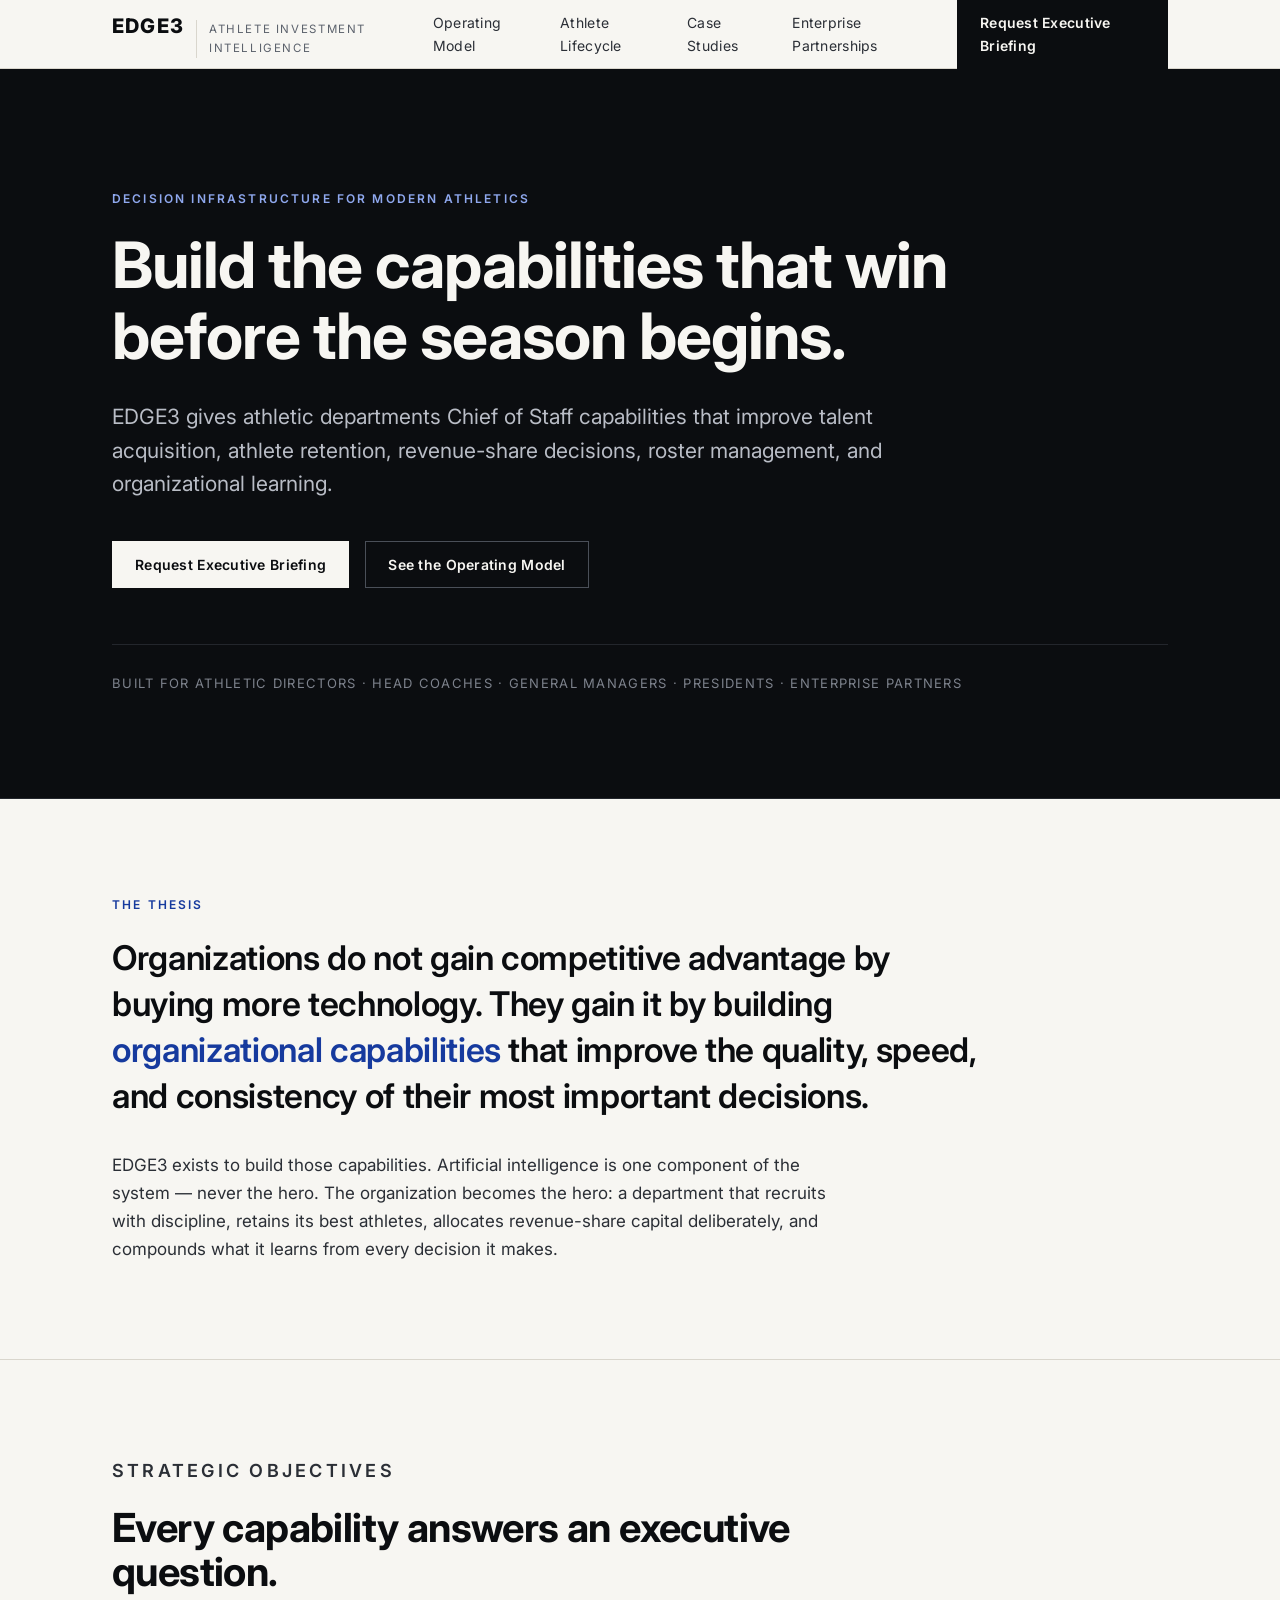
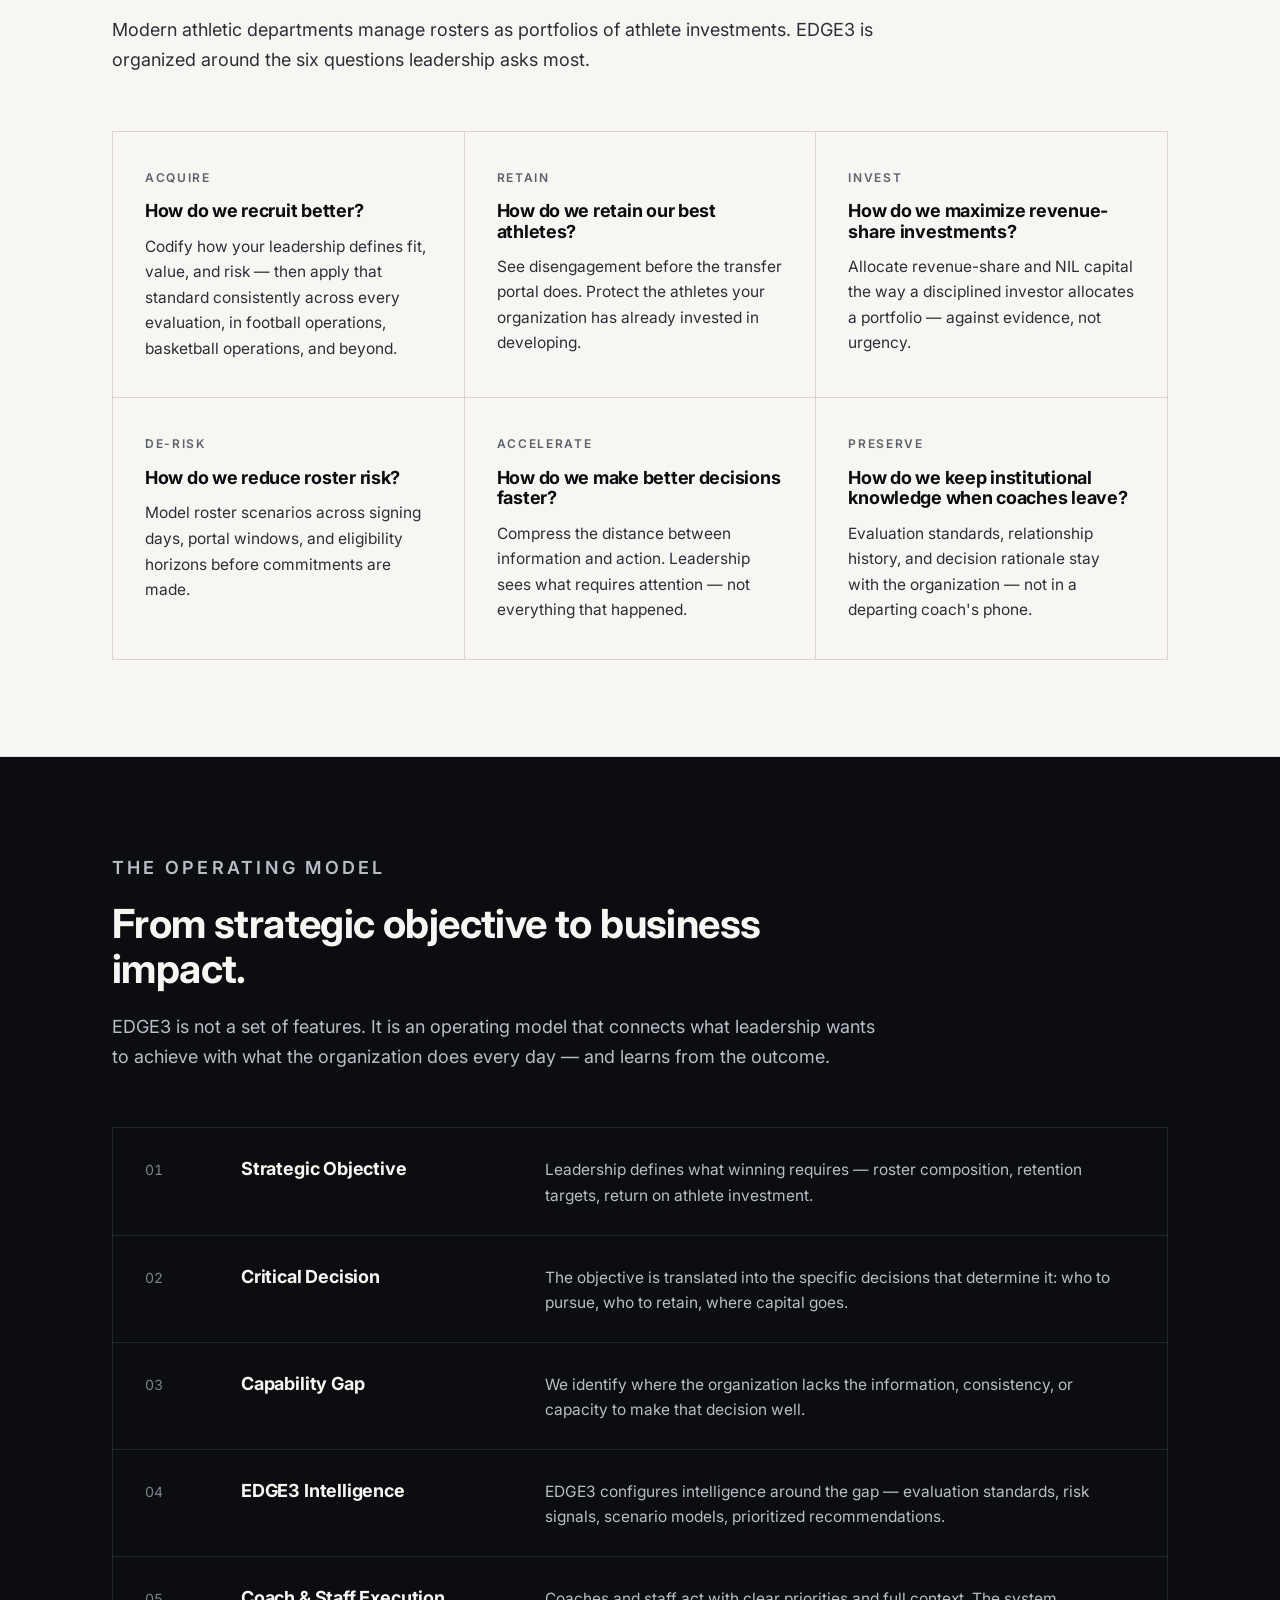
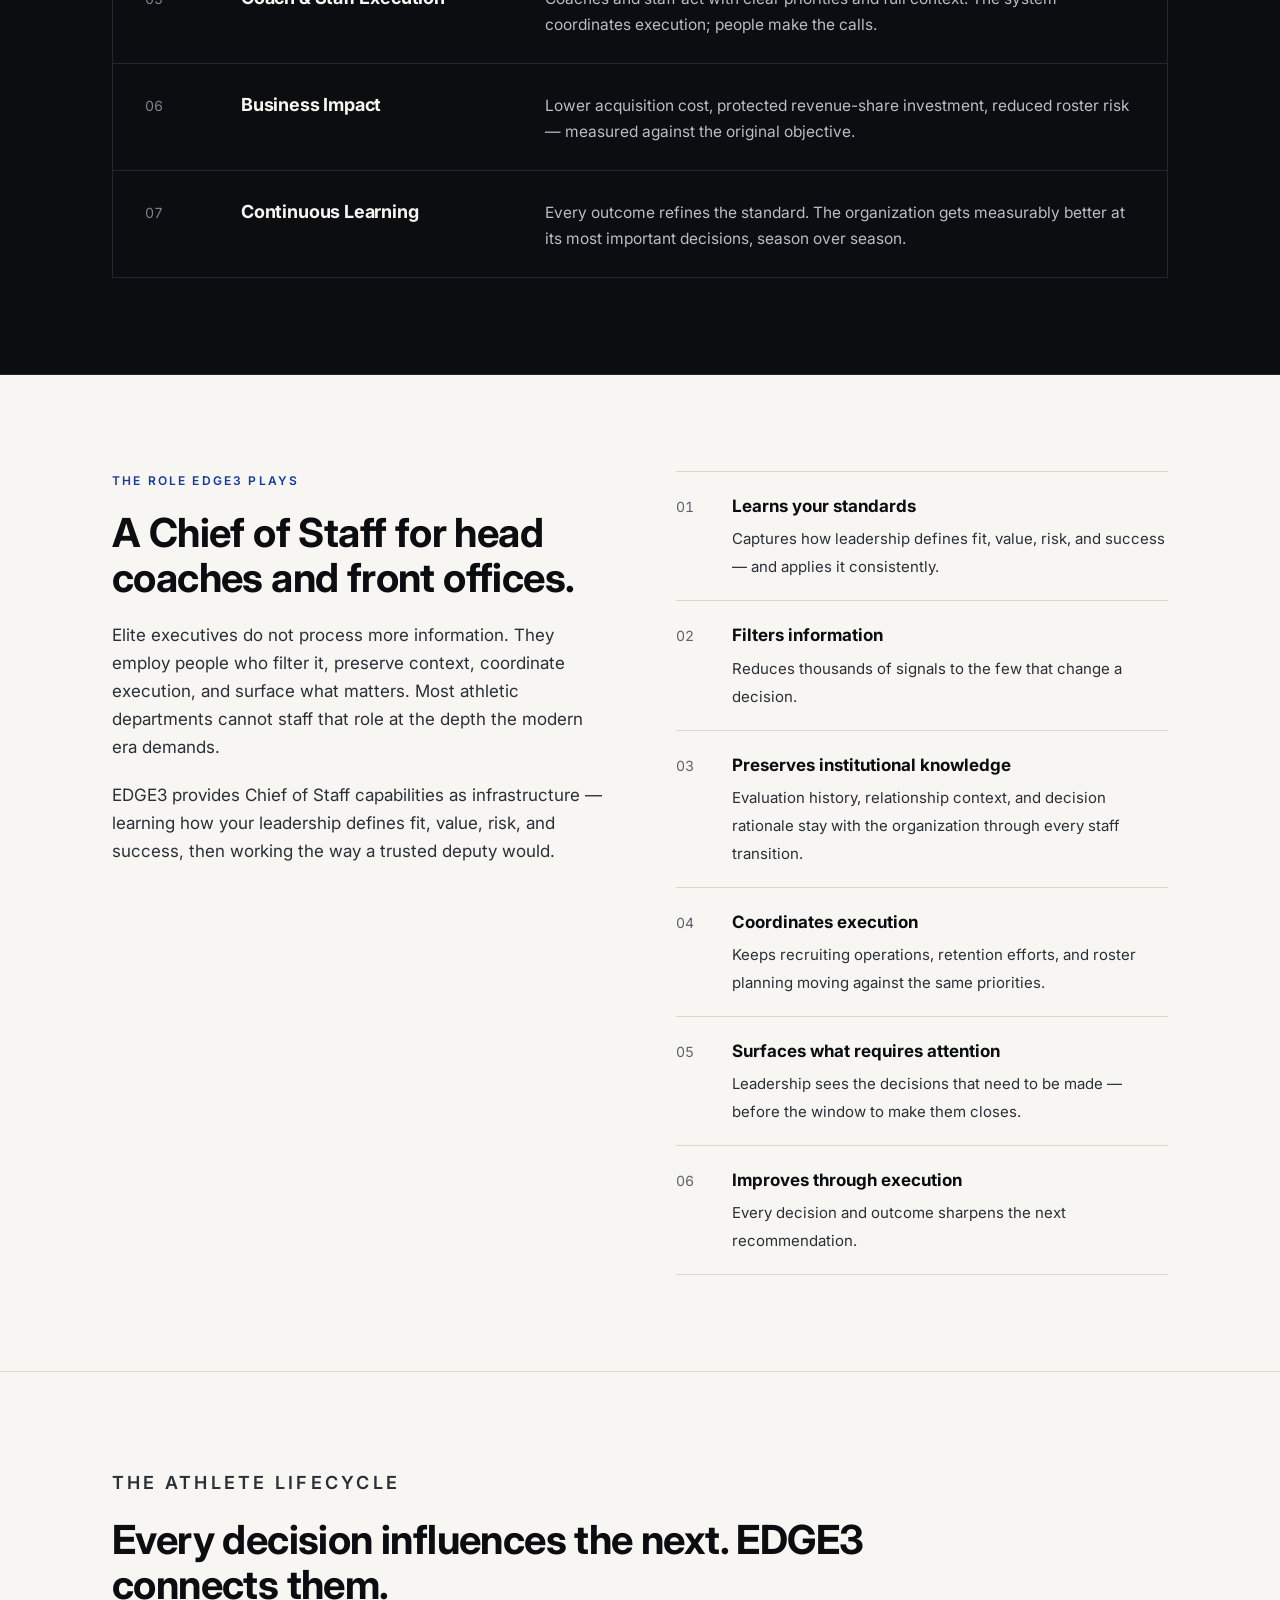
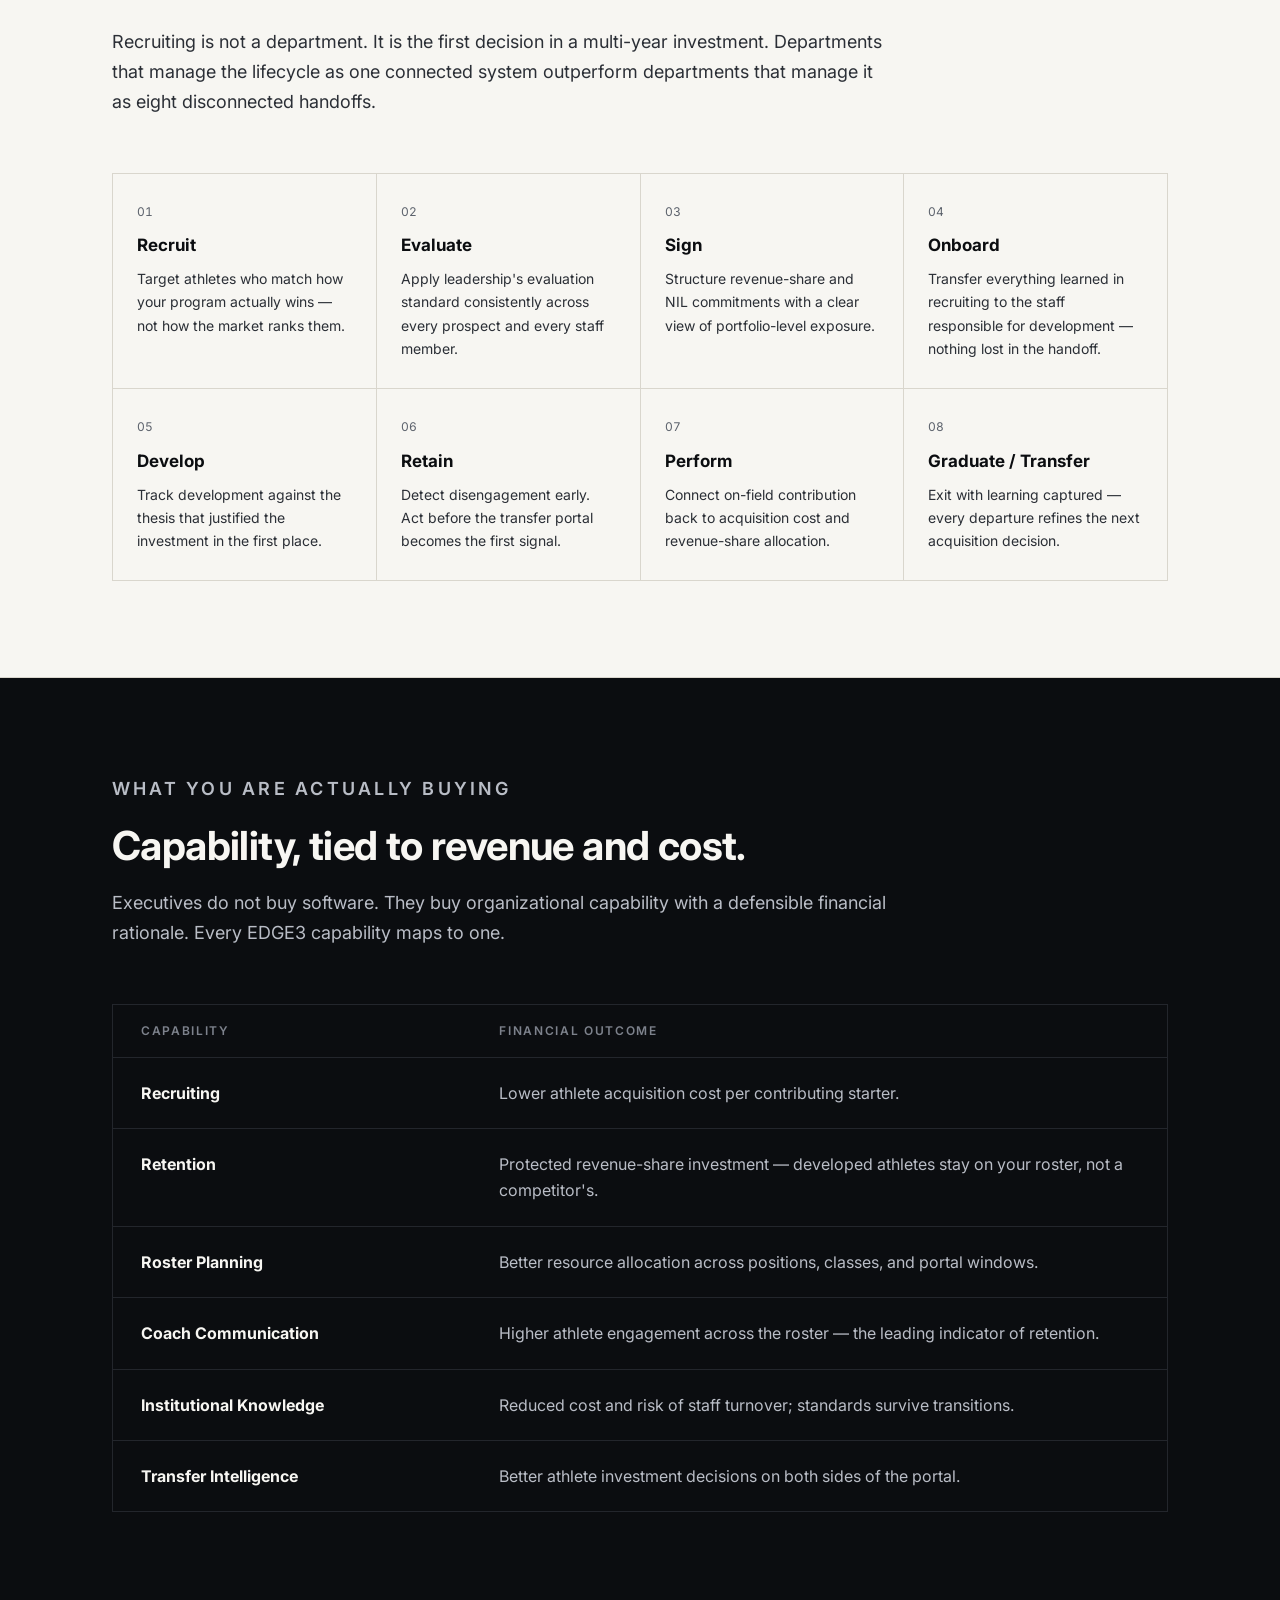
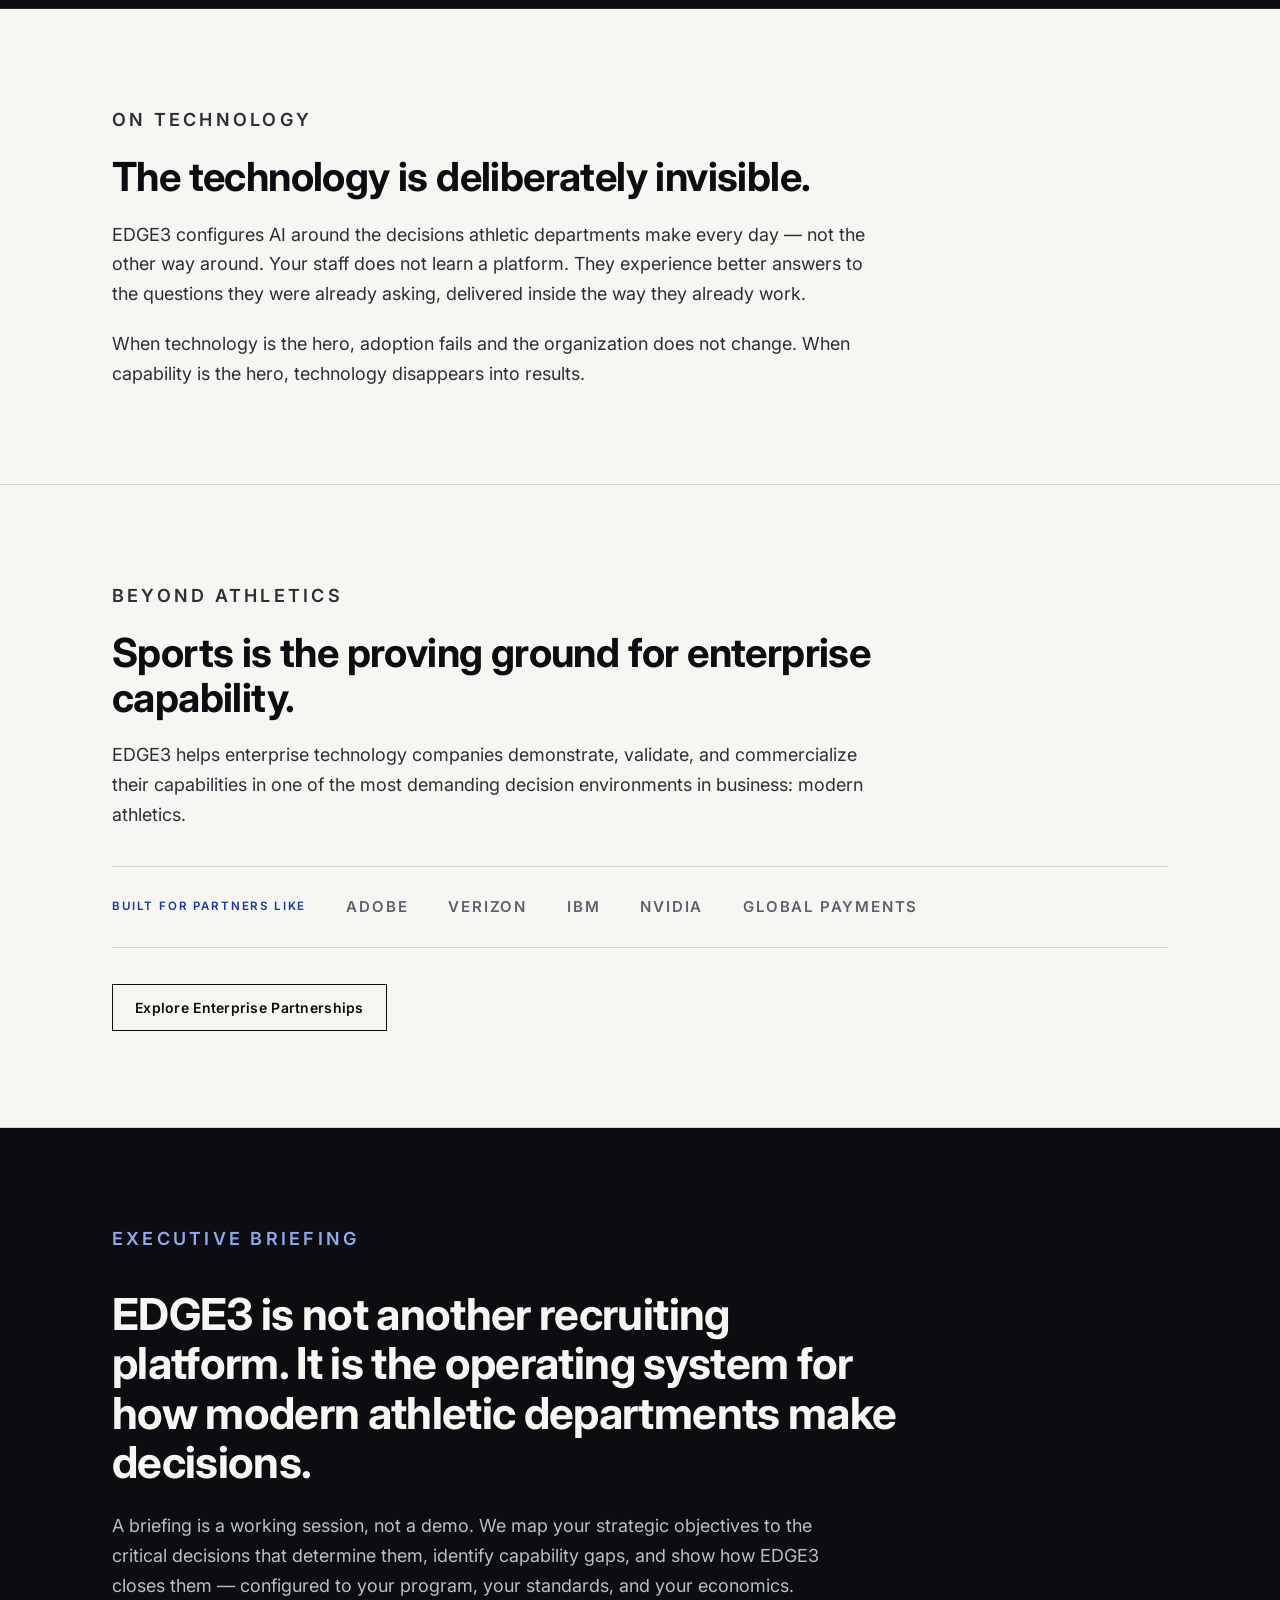
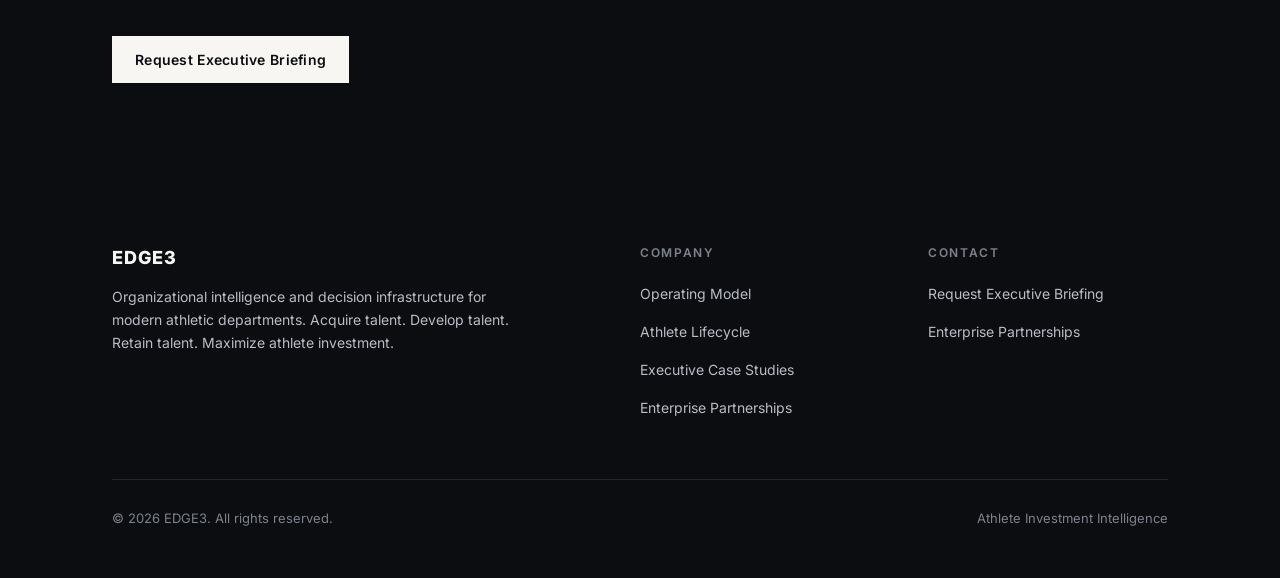
==== index.html @ 1168a8f1 "Rebuild site around organizational intelligence positioning Reposition EDGE3 from recruiting platfor" ====
<!DOCTYPE html>
<html lang="en">
<head>
<meta charset="UTF-8">
<meta name="viewport" content="width=device-width, initial-scale=1.0">
<title>EDGE3 — Athlete Investment Intelligence</title>
<meta name="description" content="EDGE3 is organizational intelligence and decision infrastructure for modern athletic departments — improving talent acquisition, athlete retention, revenue-share decisions, roster strategy, and institutional knowledge.">
<link rel="preconnect" href="https://fonts.googleapis.com">
<link rel="preconnect" href="https://fonts.gstatic.com" crossorigin>
<link href="https://fonts.googleapis.com/css2?family=Inter:wght@400;500;600;700;800&display=swap" rel="stylesheet">
<link rel="stylesheet" href="styles.css">
</head>
<body>

<header>
  <div class="wrap nav">
    <a class="brand" href="index.html">
      <span class="mark">EDGE3</span>
      <span class="descriptor">Athlete Investment Intelligence</span>
    </a>
    <nav class="nav-links">
      <a href="index.html#operating-model">Operating Model</a>
      <a href="index.html#lifecycle">Athlete Lifecycle</a>
      <a href="demonstrations.html">Case Studies</a>
      <a href="enterprise.html">Enterprise Partnerships</a>
      <a class="btn" href="index.html#briefing">Request Executive Briefing</a>
    </nav>
  </div>
</header>

<!-- Hero -->
<section class="hero on-dark">
  <div class="wrap">
    <p class="kicker">Decision Infrastructure for Modern Athletics</p>
    <h1>Build the capabilities that win before the season begins.</h1>
    <p class="lede">EDGE3 gives athletic departments Chief of Staff capabilities that improve talent acquisition, athlete retention, revenue-share decisions, roster management, and organizational learning.</p>
    <div class="hero-ctas">
      <a class="btn btn-light" href="#briefing">Request Executive Briefing</a>
      <a class="btn btn-ghost" style="color: var(--paper); border-color: #4a4f58;" href="#operating-model">See the Operating Model</a>
    </div>
    <div class="hero-note">
      <p>Built for Athletic Directors &middot; Head Coaches &middot; General Managers &middot; Presidents &middot; Enterprise Partners</p>
    </div>
  </div>
</section>

<!-- Core thesis -->
<section class="thesis">
  <div class="wrap">
    <p class="kicker">The Thesis</p>
    <blockquote>Organizations do not gain competitive advantage by buying more technology. They gain it by building <em>organizational capabilities</em> that improve the quality, speed, and consistency of their most important decisions.</blockquote>
    <p class="support">EDGE3 exists to build those capabilities. Artificial intelligence is one component of the system — never the hero. The organization becomes the hero: a department that recruits with discipline, retains its best athletes, allocates revenue-share capital deliberately, and compounds what it learns from every decision it makes.</p>
  </div>
</section>

<!-- Strategic objectives -->
<section>
  <div class="wrap">
    <div class="section-head">
      <p class="kicker">Strategic Objectives</p>
      <h2>Every capability answers an executive question.</h2>
      <p>Modern athletic departments manage rosters as portfolios of athlete investments. EDGE3 is organized around the six questions leadership asks most.</p>
    </div>
    <div class="grid grid-3">
      <div class="cell">
        <span class="q">Acquire</span>
        <h3>How do we recruit better?</h3>
        <p>Codify how your leadership defines fit, value, and risk — then apply that standard consistently across every evaluation, in football operations, basketball operations, and beyond.</p>
      </div>
      <div class="cell">
        <span class="q">Retain</span>
        <h3>How do we retain our best athletes?</h3>
        <p>See disengagement before the transfer portal does. Protect the athletes your organization has already invested in developing.</p>
      </div>
      <div class="cell">
        <span class="q">Invest</span>
        <h3>How do we maximize revenue-share investments?</h3>
        <p>Allocate revenue-share and NIL capital the way a disciplined investor allocates a portfolio — against evidence, not urgency.</p>
      </div>
      <div class="cell">
        <span class="q">De-risk</span>
        <h3>How do we reduce roster risk?</h3>
        <p>Model roster scenarios across signing days, portal windows, and eligibility horizons before commitments are made.</p>
      </div>
      <div class="cell">
        <span class="q">Accelerate</span>
        <h3>How do we make better decisions faster?</h3>
        <p>Compress the distance between information and action. Leadership sees what requires attention — not everything that happened.</p>
      </div>
      <div class="cell">
        <span class="q">Preserve</span>
        <h3>How do we keep institutional knowledge when coaches leave?</h3>
        <p>Evaluation standards, relationship history, and decision rationale stay with the organization — not in a departing coach's phone.</p>
      </div>
    </div>
  </div>
</section>

<!-- Operating model -->
<section class="on-dark" id="operating-model">
  <div class="wrap">
    <div class="section-head">
      <p class="kicker">The Operating Model</p>
      <h2>From strategic objective to business impact.</h2>
      <p>EDGE3 is not a set of features. It is an operating model that connects what leadership wants to achieve with what the organization does every day — and learns from the outcome.</p>
    </div>
    <div class="flow">
      <div class="flow-step">
        <span class="idx">01</span>
        <span class="name">Strategic Objective</span>
        <span class="desc">Leadership defines what winning requires — roster composition, retention targets, return on athlete investment.</span>
      </div>
      <div class="flow-step">
        <span class="idx">02</span>
        <span class="name">Critical Decision</span>
        <span class="desc">The objective is translated into the specific decisions that determine it: who to pursue, who to retain, where capital goes.</span>
      </div>
      <div class="flow-step">
        <span class="idx">03</span>
        <span class="name">Capability Gap</span>
        <span class="desc">We identify where the organization lacks the information, consistency, or capacity to make that decision well.</span>
      </div>
      <div class="flow-step">
        <span class="idx">04</span>
        <span class="name">EDGE3 Intelligence</span>
        <span class="desc">EDGE3 configures intelligence around the gap — evaluation standards, risk signals, scenario models, prioritized recommendations.</span>
      </div>
      <div class="flow-step">
        <span class="idx">05</span>
        <span class="name">Coach &amp; Staff Execution</span>
        <span class="desc">Coaches and staff act with clear priorities and full context. The system coordinates execution; people make the calls.</span>
      </div>
      <div class="flow-step">
        <span class="idx">06</span>
        <span class="name">Business Impact</span>
        <span class="desc">Lower acquisition cost, protected revenue-share investment, reduced roster risk — measured against the original objective.</span>
      </div>
      <div class="flow-step">
        <span class="idx">07</span>
        <span class="name">Continuous Learning</span>
        <span class="desc">Every outcome refines the standard. The organization gets measurably better at its most important decisions, season over season.</span>
      </div>
    </div>
  </div>
</section>

<!-- Chief of Staff -->
<section>
  <div class="wrap">
    <div class="cos-layout">
      <div>
        <p class="kicker">The Role EDGE3 Plays</p>
        <h2 style="font-size: clamp(28px, 3.6vw, 40px); margin-bottom: 20px;">A Chief of Staff for head coaches and front offices.</h2>
        <p style="color: var(--ink-soft); margin-bottom: 20px;">Elite executives do not process more information. They employ people who filter it, preserve context, coordinate execution, and surface what matters. Most athletic departments cannot staff that role at the depth the modern era demands.</p>
        <p style="color: var(--ink-soft);">EDGE3 provides Chief of Staff capabilities as infrastructure — learning how your leadership defines fit, value, risk, and success, then working the way a trusted deputy would.</p>
      </div>
      <ul class="cos-list" style="border-top-color: var(--line);">
        <li style="border-bottom-color: var(--line);"><span class="idx" style="color: var(--ink-mute);">01</span>
          <span class="body"><strong>Learns your standards</strong><span style="color: var(--ink-soft);">Captures how leadership defines fit, value, risk, and success — and applies it consistently.</span></span></li>
        <li style="border-bottom-color: var(--line);"><span class="idx" style="color: var(--ink-mute);">02</span>
          <span class="body"><strong>Filters information</strong><span style="color: var(--ink-soft);">Reduces thousands of signals to the few that change a decision.</span></span></li>
        <li style="border-bottom-color: var(--line);"><span class="idx" style="color: var(--ink-mute);">03</span>
          <span class="body"><strong>Preserves institutional knowledge</strong><span style="color: var(--ink-soft);">Evaluation history, relationship context, and decision rationale stay with the organization through every staff transition.</span></span></li>
        <li style="border-bottom-color: var(--line);"><span class="idx" style="color: var(--ink-mute);">04</span>
          <span class="body"><strong>Coordinates execution</strong><span style="color: var(--ink-soft);">Keeps recruiting operations, retention efforts, and roster planning moving against the same priorities.</span></span></li>
        <li style="border-bottom-color: var(--line);"><span class="idx" style="color: var(--ink-mute);">05</span>
          <span class="body"><strong>Surfaces what requires attention</strong><span style="color: var(--ink-soft);">Leadership sees the decisions that need to be made — before the window to make them closes.</span></span></li>
        <li style="border-bottom-color: var(--line);"><span class="idx" style="color: var(--ink-mute);">06</span>
          <span class="body"><strong>Improves through execution</strong><span style="color: var(--ink-soft);">Every decision and outcome sharpens the next recommendation.</span></span></li>
      </ul>
    </div>
  </div>
</section>

<!-- Athlete lifecycle -->
<section id="lifecycle">
  <div class="wrap">
    <div class="section-head">
      <p class="kicker">The Athlete Lifecycle</p>
      <h2>Every decision influences the next. EDGE3 connects them.</h2>
      <p>Recruiting is not a department. It is the first decision in a multi-year investment. Departments that manage the lifecycle as one connected system outperform departments that manage it as eight disconnected handoffs.</p>
    </div>
    <div class="lifecycle">
      <div class="stage"><span class="idx">01</span><span class="name">Recruit</span><p>Target athletes who match how your program actually wins — not how the market ranks them.</p></div>
      <div class="stage"><span class="idx">02</span><span class="name">Evaluate</span><p>Apply leadership's evaluation standard consistently across every prospect and every staff member.</p></div>
      <div class="stage"><span class="idx">03</span><span class="name">Sign</span><p>Structure revenue-share and NIL commitments with a clear view of portfolio-level exposure.</p></div>
      <div class="stage"><span class="idx">04</span><span class="name">Onboard</span><p>Transfer everything learned in recruiting to the staff responsible for development — nothing lost in the handoff.</p></div>
      <div class="stage"><span class="idx">05</span><span class="name">Develop</span><p>Track development against the thesis that justified the investment in the first place.</p></div>
      <div class="stage"><span class="idx">06</span><span class="name">Retain</span><p>Detect disengagement early. Act before the transfer portal becomes the first signal.</p></div>
      <div class="stage"><span class="idx">07</span><span class="name">Perform</span><p>Connect on-field contribution back to acquisition cost and revenue-share allocation.</p></div>
      <div class="stage"><span class="idx">08</span><span class="name">Graduate / Transfer</span><p>Exit with learning captured — every departure refines the next acquisition decision.</p></div>
    </div>
  </div>
</section>

<!-- What executives buy -->
<section class="on-dark">
  <div class="wrap">
    <div class="section-head">
      <p class="kicker">What You Are Actually Buying</p>
      <h2>Capability, tied to revenue and cost.</h2>
      <p>Executives do not buy software. They buy organizational capability with a defensible financial rationale. Every EDGE3 capability maps to one.</p>
    </div>
    <table class="value-table" style="border-color: var(--line-dark);">
      <thead>
        <tr>
          <th style="background: var(--ink); border-color: var(--line-dark); color: #7d828c;">Capability</th>
          <th style="background: var(--ink); border-color: var(--line-dark); color: #7d828c;">Financial Outcome</th>
        </tr>
      </thead>
      <tbody>
        <tr><td style="border-color: var(--line-dark);">Recruiting</td><td style="border-color: var(--line-dark); color: #b9bdc6;">Lower athlete acquisition cost per contributing starter.</td></tr>
        <tr><td style="border-color: var(--line-dark);">Retention</td><td style="border-color: var(--line-dark); color: #b9bdc6;">Protected revenue-share investment — developed athletes stay on your roster, not a competitor's.</td></tr>
        <tr><td style="border-color: var(--line-dark);">Roster Planning</td><td style="border-color: var(--line-dark); color: #b9bdc6;">Better resource allocation across positions, classes, and portal windows.</td></tr>
        <tr><td style="border-color: var(--line-dark);">Coach Communication</td><td style="border-color: var(--line-dark); color: #b9bdc6;">Higher athlete engagement across the roster — the leading indicator of retention.</td></tr>
        <tr><td style="border-color: var(--line-dark);">Institutional Knowledge</td><td style="border-color: var(--line-dark); color: #b9bdc6;">Reduced cost and risk of staff turnover; standards survive transitions.</td></tr>
        <tr><td style="border-color: var(--line-dark);">Transfer Intelligence</td><td style="border-color: var(--line-dark); color: #b9bdc6;">Better athlete investment decisions on both sides of the portal.</td></tr>
      </tbody>
    </table>
  </div>
</section>

<!-- Technology positioning -->
<section>
  <div class="wrap">
    <div class="section-head" style="margin-bottom: 0;">
      <p class="kicker">On Technology</p>
      <h2>The technology is deliberately invisible.</h2>
      <p style="margin-bottom: 20px;">EDGE3 configures AI around the decisions athletic departments make every day — not the other way around. Your staff does not learn a platform. They experience better answers to the questions they were already asking, delivered inside the way they already work.</p>
      <p>When technology is the hero, adoption fails and the organization does not change. When capability is the hero, technology disappears into results.</p>
    </div>
  </div>
</section>

<!-- Enterprise teaser -->
<section>
  <div class="wrap">
    <div class="section-head" style="margin-bottom: 36px;">
      <p class="kicker">Beyond Athletics</p>
      <h2>Sports is the proving ground for enterprise capability.</h2>
      <p>EDGE3 helps enterprise technology companies demonstrate, validate, and commercialize their capabilities in one of the most demanding decision environments in business: modern athletics.</p>
    </div>
    <div class="partner-strip">
      <span class="label">Built for partners like</span>
      <span>Adobe</span><span>Verizon</span><span>IBM</span><span>NVIDIA</span><span>Global Payments</span>
    </div>
    <p style="margin-top: 36px;"><a class="btn btn-ghost" href="enterprise.html">Explore Enterprise Partnerships</a></p>
  </div>
</section>

<!-- CTA -->
<section class="on-dark cta-band" id="briefing">
  <div class="wrap">
    <p class="kicker">Executive Briefing</p>
    <h2>EDGE3 is not another recruiting platform. It is the operating system for how modern athletic departments make decisions.</h2>
    <p>A briefing is a working session, not a demo. We map your strategic objectives to the critical decisions that determine them, identify capability gaps, and show how EDGE3 closes them — configured to your program, your standards, and your economics.</p>
    <a class="btn btn-light" href="mailto:briefings@edge3.net?subject=Executive%20Briefing%20Request">Request Executive Briefing</a>
  </div>
</section>

<footer>
  <div class="wrap">
    <div class="foot-grid">
      <div>
        <span class="mark">EDGE3</span>
        <p>Organizational intelligence and decision infrastructure for modern athletic departments. Acquire talent. Develop talent. Retain talent. Maximize athlete investment.</p>
      </div>
      <div>
        <h4>Company</h4>
        <ul>
          <li><a href="index.html#operating-model">Operating Model</a></li>
          <li><a href="index.html#lifecycle">Athlete Lifecycle</a></li>
          <li><a href="demonstrations.html">Executive Case Studies</a></li>
          <li><a href="enterprise.html">Enterprise Partnerships</a></li>
        </ul>
      </div>
      <div>
        <h4>Contact</h4>
        <ul>
          <li><a href="mailto:briefings@edge3.net">Request Executive Briefing</a></li>
          <li><a href="mailto:partners@edge3.net">Enterprise Partnerships</a></li>
        </ul>
      </div>
    </div>
    <div class="foot-legal">
      <span>&copy; 2026 EDGE3. All rights reserved.</span>
      <span>Athlete Investment Intelligence</span>
    </div>
  </div>
</footer>

</body>
</html>
---- styles.css ----
/* EDGE3 — Athlete Investment Intelligence
   Executive design system: monochrome ink on paper, one restrained accent. */

:root {
  --ink: #0b0d10;
  --ink-soft: #2b2f36;
  --ink-mute: #5c626c;
  --paper: #f7f6f2;
  --paper-raised: #ffffff;
  --line: #d9d6cd;
  --line-dark: #23262c;
  --accent: #1f4fd8;
  --accent-ink: #163a9e;
  --max: 1120px;
}

* { margin: 0; padding: 0; box-sizing: border-box; }

html { scroll-behavior: smooth; }

body {
  font-family: "Inter", -apple-system, BlinkMacSystemFont, "Segoe UI", Helvetica, Arial, sans-serif;
  background: var(--paper);
  color: var(--ink);
  font-size: 17px;
  line-height: 1.65;
  -webkit-font-smoothing: antialiased;
}

.wrap { max-width: var(--max); margin: 0 auto; padding: 0 32px; }

/* ---------- Header ---------- */

header {
  position: sticky; top: 0; z-index: 50;
  background: rgba(247, 246, 242, 0.92);
  backdrop-filter: blur(8px);
  border-bottom: 1px solid var(--line);
}

.nav {
  display: flex; align-items: center; justify-content: space-between;
  height: 68px;
}

.brand { display: flex; align-items: baseline; gap: 12px; text-decoration: none; color: var(--ink); }
.brand .mark { font-weight: 800; font-size: 20px; letter-spacing: 0.06em; }
.brand .descriptor {
  font-size: 11.5px; letter-spacing: 0.14em; text-transform: uppercase;
  color: var(--ink-mute); border-left: 1px solid var(--line); padding-left: 12px;
}

.nav-links { display: flex; align-items: center; gap: 28px; }
.nav-links a {
  text-decoration: none; color: var(--ink-soft);
  font-size: 14px; letter-spacing: 0.02em;
}
.nav-links a:hover { color: var(--ink); }
.nav-links a.active { color: var(--ink); font-weight: 600; }
.nav-links a.btn { color: var(--paper); }
.nav-links a.btn:hover { color: var(--ink); }

.btn {
  display: inline-block; text-decoration: none;
  background: var(--ink); color: var(--paper);
  font-size: 14px; font-weight: 600; letter-spacing: 0.02em;
  padding: 11px 22px; border: 1px solid var(--ink);
  transition: background 0.15s ease, color 0.15s ease;
}
.btn:hover { background: transparent; color: var(--ink); }

.btn-light {
  background: var(--paper); color: var(--ink); border-color: var(--paper);
}
.btn-light:hover { background: transparent; color: var(--paper); }

.btn-ghost {
  background: transparent; color: var(--ink); border: 1px solid var(--ink);
}
.btn-ghost:hover { background: var(--ink); color: var(--paper); }

/* ---------- Type ---------- */

h1, h2, h3 { font-weight: 700; letter-spacing: -0.015em; line-height: 1.12; }

.kicker {
  font-size: 12px; font-weight: 600; letter-spacing: 0.18em; text-transform: uppercase;
  color: var(--accent-ink); margin-bottom: 20px;
}
.on-dark .kicker { color: #8fa8ee; }

.section-num {
  font-variant-numeric: tabular-nums;
  color: var(--ink-mute); font-weight: 400;
}

.lede { font-size: 20px; line-height: 1.6; color: var(--ink-soft); max-width: 46em; }
.on-dark .lede { color: #b9bdc6; }

/* ---------- Sections ---------- */

section { padding: 96px 0; border-bottom: 1px solid var(--line); }
section:last-of-type { border-bottom: none; }

.on-dark {
  background: var(--ink); color: var(--paper);
  border-bottom: 1px solid var(--line-dark);
}

.section-head { max-width: 780px; margin-bottom: 56px; }
.section-head h2 { font-size: clamp(28px, 3.6vw, 40px); margin-bottom: 20px; }
.section-head p { color: var(--ink-soft); font-size: 18px; }
.on-dark .section-head p { color: #b9bdc6; }

/* ---------- Hero ---------- */

.hero { padding: 120px 0 104px; border-bottom: 1px solid var(--line-dark); }
.hero h1 {
  font-size: clamp(38px, 5.4vw, 64px);
  max-width: 15em; margin-bottom: 28px;
}
.hero .lede { font-size: 21px; max-width: 40em; margin-bottom: 40px; }
.hero-ctas { display: flex; gap: 16px; flex-wrap: wrap; align-items: center; }
.hero-note { margin-top: 56px; padding-top: 28px; border-top: 1px solid var(--line-dark); }
.hero-note p {
  font-size: 13px; letter-spacing: 0.1em; text-transform: uppercase; color: #7d828c;
}

/* ---------- Thesis ---------- */

.thesis blockquote {
  font-size: clamp(24px, 3vw, 34px); font-weight: 600; line-height: 1.35;
  letter-spacing: -0.01em; max-width: 26em;
}
.thesis blockquote em { font-style: normal; color: var(--accent-ink); }
.thesis .support { margin-top: 32px; max-width: 44em; color: var(--ink-soft); }

/* ---------- Grids & cards ---------- */

.grid { display: grid; gap: 1px; background: var(--line); border: 1px solid var(--line); }
.grid-2 { grid-template-columns: repeat(2, 1fr); }
.grid-3 { grid-template-columns: repeat(3, 1fr); }

.cell { background: var(--paper); padding: 36px 32px; }
.cell h3 { font-size: 18px; margin-bottom: 12px; }
.cell p { font-size: 15.5px; color: var(--ink-soft); }
.cell .q {
  display: block; font-size: 12px; font-weight: 600; letter-spacing: 0.14em;
  text-transform: uppercase; color: var(--ink-mute); margin-bottom: 14px;
}

.on-dark .grid { background: var(--line-dark); border-color: var(--line-dark); }
.on-dark .cell { background: var(--ink); }
.on-dark .cell p { color: #b9bdc6; }
.on-dark .cell .q { color: #7d828c; }

/* ---------- Flow (operating model / lifecycle) ---------- */

.flow { display: flex; flex-direction: column; border: 1px solid var(--line-dark); }
.flow-step {
  display: grid; grid-template-columns: 72px 280px 1fr; gap: 24px;
  padding: 26px 32px; border-bottom: 1px solid var(--line-dark);
  align-items: baseline;
}
.flow-step:last-child { border-bottom: none; }
.flow-step .idx { font-variant-numeric: tabular-nums; color: #7d828c; font-size: 14px; }
.flow-step .name { font-weight: 700; font-size: 18px; letter-spacing: -0.01em; }
.flow-step .desc { color: #b9bdc6; font-size: 15.5px; }

.lifecycle {
  display: grid; grid-template-columns: repeat(4, 1fr); gap: 1px;
  background: var(--line); border: 1px solid var(--line);
}
.lifecycle .stage { background: var(--paper); padding: 28px 24px; }
.lifecycle .stage .idx { font-size: 12px; color: var(--ink-mute); display: block; margin-bottom: 10px; font-variant-numeric: tabular-nums; }
.lifecycle .stage .name { font-weight: 700; font-size: 17px; display: block; margin-bottom: 8px; }
.lifecycle .stage p { font-size: 14px; color: var(--ink-soft); }

/* ---------- Value table ---------- */

.value-table { width: 100%; border-collapse: collapse; border: 1px solid var(--line); }
.value-table th {
  text-align: left; font-size: 12px; font-weight: 600; letter-spacing: 0.14em;
  text-transform: uppercase; color: var(--ink-mute);
  padding: 16px 28px; border-bottom: 1px solid var(--line); background: var(--paper-raised);
}
.value-table td {
  padding: 22px 28px; border-bottom: 1px solid var(--line);
  vertical-align: top; font-size: 16px;
}
.value-table tr:last-child td { border-bottom: none; }
.value-table td:first-child { font-weight: 700; width: 34%; }
.value-table td:last-child { color: var(--ink-soft); }

/* ---------- Chief of Staff list ---------- */

.cos-layout { display: grid; grid-template-columns: 1fr 1fr; gap: 72px; align-items: start; }
.cos-list { list-style: none; border-top: 1px solid var(--line-dark); }
.cos-list li {
  display: grid; grid-template-columns: 40px 1fr; gap: 16px;
  padding: 20px 0; border-bottom: 1px solid var(--line-dark);
  align-items: baseline;
}
.cos-list .idx { color: #7d828c; font-size: 14px; font-variant-numeric: tabular-nums; }
.cos-list .body strong { display: block; font-size: 17px; margin-bottom: 4px; }
.cos-list .body span { color: #b9bdc6; font-size: 15px; }

/* ---------- Case studies ---------- */

.case { border: 1px solid var(--line); background: var(--paper-raised); margin-bottom: 48px; }
.case-head { padding: 40px 44px 32px; border-bottom: 1px solid var(--line); }
.case-head .tag {
  font-size: 12px; font-weight: 600; letter-spacing: 0.14em; text-transform: uppercase;
  color: var(--accent-ink); display: block; margin-bottom: 14px;
}
.case-head h3 { font-size: 26px; margin-bottom: 10px; }
.case-head p { color: var(--ink-soft); }
.case-body { display: grid; grid-template-columns: 1fr 1fr; }
.case-body .part { padding: 30px 44px; border-bottom: 1px solid var(--line); }
.case-body .part:nth-child(odd) { border-right: 1px solid var(--line); }
.case-body .part:nth-last-child(-n+2) { border-bottom: none; }
.case-body .part h4 {
  font-size: 12px; font-weight: 600; letter-spacing: 0.14em; text-transform: uppercase;
  color: var(--ink-mute); margin-bottom: 12px;
}
.case-body .part p { font-size: 15.5px; color: var(--ink-soft); }

/* ---------- Partner strip ---------- */

.partner-strip {
  display: flex; flex-wrap: wrap; gap: 12px 40px; align-items: center;
  padding: 28px 0; border-top: 1px solid var(--line); border-bottom: 1px solid var(--line);
}
.partner-strip span {
  font-size: 15px; font-weight: 600; letter-spacing: 0.12em; text-transform: uppercase;
  color: var(--ink-mute);
}
.partner-strip .label {
  font-size: 11.5px; letter-spacing: 0.16em; color: var(--accent-ink); font-weight: 600;
}

/* ---------- CTA band ---------- */

.cta-band { text-align: left; }
.cta-band h2 { font-size: clamp(30px, 4vw, 44px); max-width: 18em; margin-bottom: 24px; }
.cta-band p { max-width: 42em; margin-bottom: 36px; color: #b9bdc6; font-size: 18px; }

/* ---------- Footer ---------- */

footer { background: var(--ink); color: #b9bdc6; padding: 64px 0 48px; }
.foot-grid { display: grid; grid-template-columns: 2fr 1fr 1fr; gap: 48px; margin-bottom: 48px; }
.foot-grid .mark { color: var(--paper); font-weight: 800; letter-spacing: 0.06em; font-size: 18px; display: block; margin-bottom: 12px; }
.foot-grid p { font-size: 14px; max-width: 30em; }
.foot-grid h4 {
  font-size: 12px; letter-spacing: 0.14em; text-transform: uppercase;
  color: #7d828c; margin-bottom: 16px; font-weight: 600;
}
.foot-grid ul { list-style: none; }
.foot-grid li { margin-bottom: 10px; }
.foot-grid a { color: #b9bdc6; text-decoration: none; font-size: 14px; }
.foot-grid a:hover { color: var(--paper); }
.foot-legal {
  border-top: 1px solid var(--line-dark); padding-top: 28px;
  font-size: 13px; color: #7d828c;
  display: flex; justify-content: space-between; flex-wrap: wrap; gap: 12px;
}

/* ---------- Page hero (interior pages) ---------- */

.page-hero { padding: 96px 0 80px; }
.page-hero h1 { font-size: clamp(34px, 4.6vw, 54px); max-width: 16em; margin-bottom: 24px; }
.page-hero .lede { margin-bottom: 0; }

/* ---------- Prose ---------- */

.prose { max-width: 760px; }
.prose h3 { font-size: 24px; margin: 48px 0 16px; }
.prose p { margin-bottom: 20px; color: var(--ink-soft); }
.prose ul { margin: 0 0 20px 22px; color: var(--ink-soft); }
.prose li { margin-bottom: 8px; }

/* ---------- Responsive ---------- */

@media (max-width: 900px) {
  .grid-3 { grid-template-columns: 1fr; }
  .grid-2 { grid-template-columns: 1fr; }
  .lifecycle { grid-template-columns: repeat(2, 1fr); }
  .cos-layout { grid-template-columns: 1fr; gap: 48px; }
  .case-body { grid-template-columns: 1fr; }
  .case-body .part:nth-child(odd) { border-right: none; }
  .case-body .part:nth-last-child(-n+2) { border-bottom: 1px solid var(--line); }
  .case-body .part:last-child { border-bottom: none; }
  .flow-step { grid-template-columns: 48px 1fr; }
  .flow-step .desc { grid-column: 2; }
  .foot-grid { grid-template-columns: 1fr; gap: 32px; }
  .nav-links a:not(.btn) { display: none; }
  section { padding: 72px 0; }
  .hero { padding: 88px 0 72px; }
}

@media (max-width: 560px) {
  .lifecycle { grid-template-columns: 1fr; }
  body { font-size: 16px; }
  .wrap { padding: 0 22px; }
  .case-head, .case-body .part { padding-left: 26px; padding-right: 26px; }
  .brand .descriptor { display: none; }
}
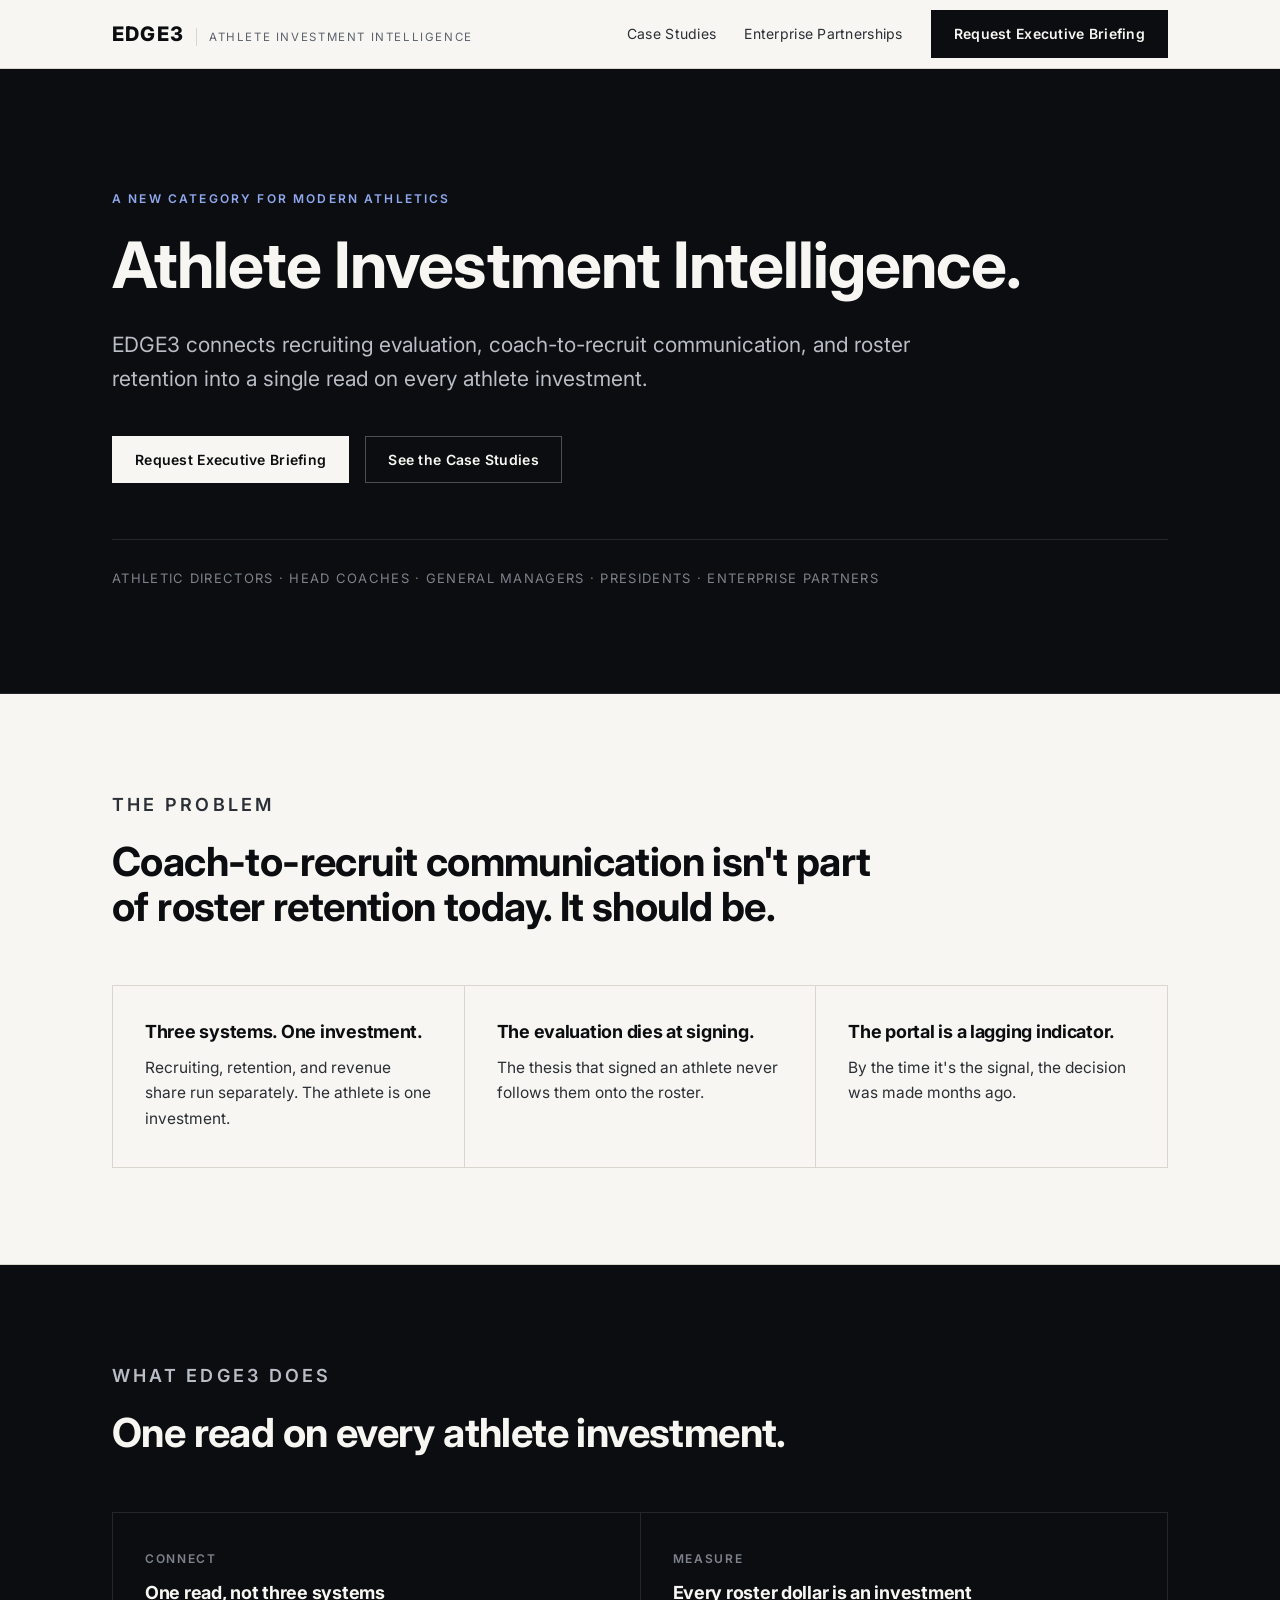
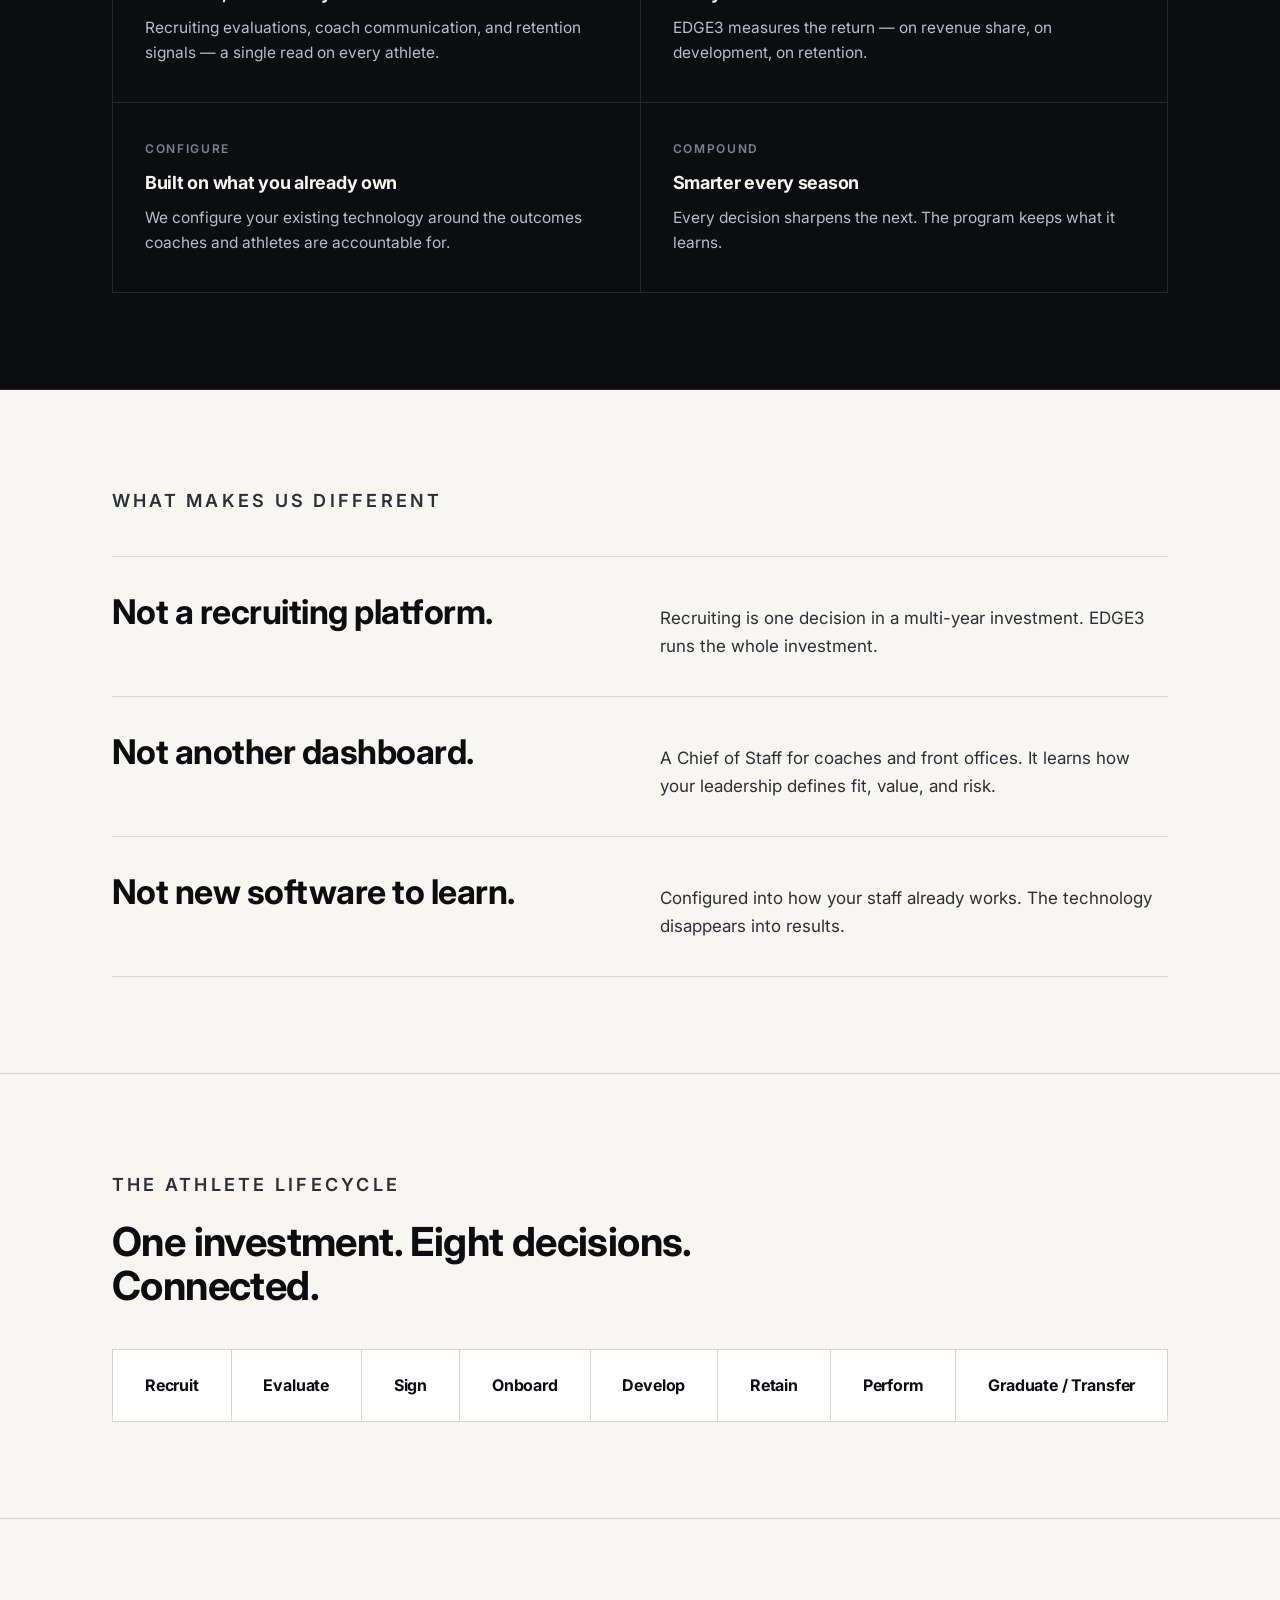
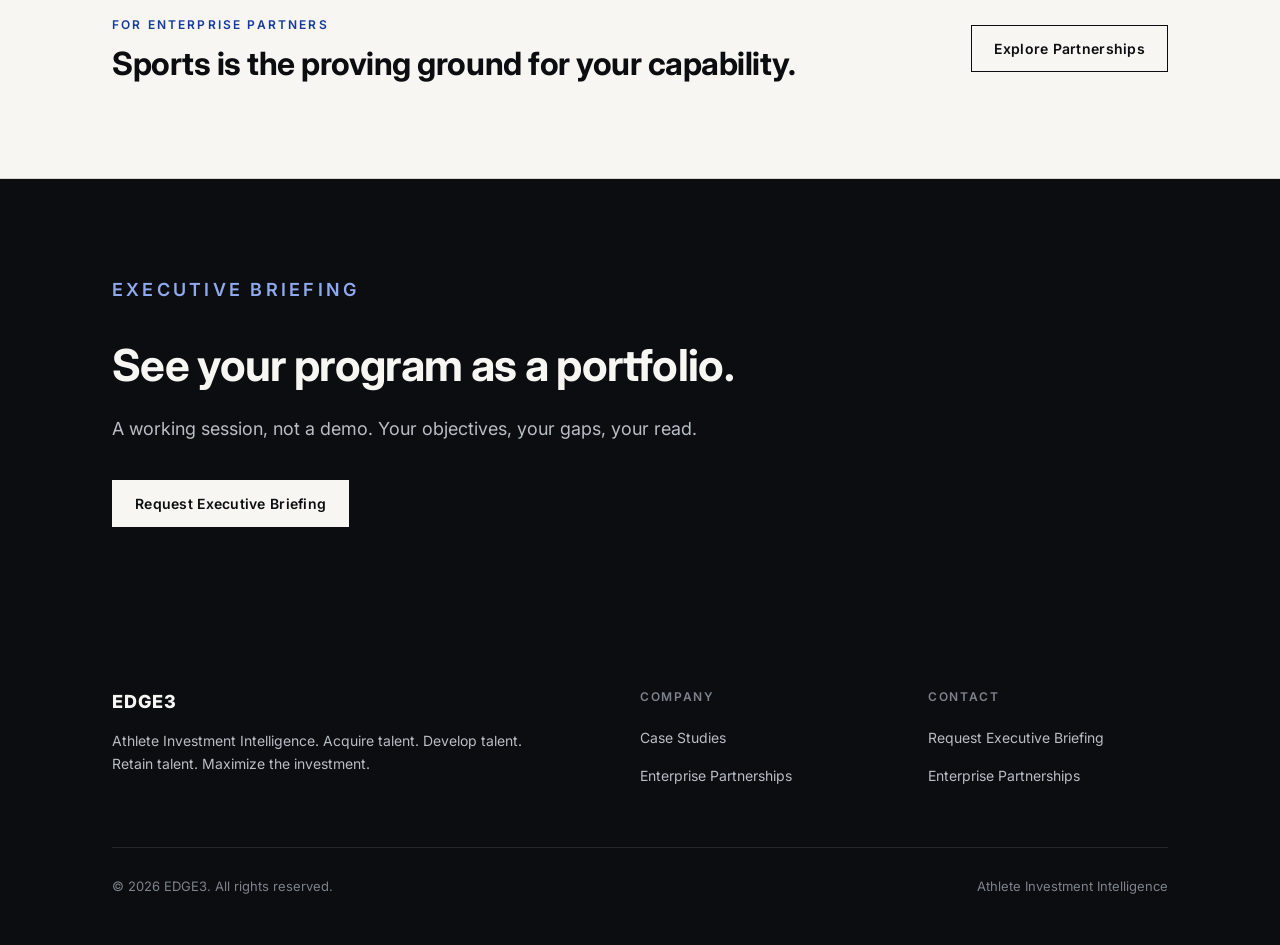
==== commit 9167d1c3: "Cut homepage to category-first messaging, remove infrastructure framing - Hero now claims the catego" ====
--- a/index.html
+++ b/index.html
@@ -4,7 +4,7 @@
 <meta charset="UTF-8">
 <meta name="viewport" content="width=device-width, initial-scale=1.0">
 <title>EDGE3 — Athlete Investment Intelligence</title>
-<meta name="description" content="EDGE3 is organizational intelligence and decision infrastructure for modern athletic departments — improving talent acquisition, athlete retention, revenue-share decisions, roster strategy, and institutional knowledge.">
+<meta name="description" content="EDGE3 connects recruiting evaluation, coach-to-recruit communication, and roster retention into a single read on every athlete investment.">
 <link rel="preconnect" href="https://fonts.googleapis.com">
 <link rel="preconnect" href="https://fonts.gstatic.com" crossorigin>
 <link href="https://fonts.googleapis.com/css2?family=Inter:wght@400;500;600;700;800&display=swap" rel="stylesheet">
@@ -19,11 +19,9 @@
       <span class="descriptor">Athlete Investment Intelligence</span>
     </a>
     <nav class="nav-links">
-      <a href="index.html#operating-model">Operating Model</a>
-      <a href="index.html#lifecycle">Athlete Lifecycle</a>
       <a href="demonstrations.html">Case Studies</a>
       <a href="enterprise.html">Enterprise Partnerships</a>
-      <a class="btn" href="index.html#briefing">Request Executive Briefing</a>
+      <a class="btn" href="#briefing">Request Executive Briefing</a>
     </nav>
   </div>
 </header>
@@ -31,220 +29,119 @@
 <!-- Hero -->
 <section class="hero on-dark">
   <div class="wrap">
-    <p class="kicker">Decision Infrastructure for Modern Athletics</p>
-    <h1>Build the capabilities that win before the season begins.</h1>
-    <p class="lede">EDGE3 gives athletic departments Chief of Staff capabilities that improve talent acquisition, athlete retention, revenue-share decisions, roster management, and organizational learning.</p>
+    <p class="kicker">A New Category for Modern Athletics</p>
+    <h1>Athlete Investment Intelligence.</h1>
+    <p class="lede">EDGE3 connects recruiting evaluation, coach-to-recruit communication, and roster retention into a single read on every athlete investment.</p>
     <div class="hero-ctas">
       <a class="btn btn-light" href="#briefing">Request Executive Briefing</a>
-      <a class="btn btn-ghost" style="color: var(--paper); border-color: #4a4f58;" href="#operating-model">See the Operating Model</a>
+      <a class="btn btn-ghost" style="color: var(--paper); border-color: #4a4f58;" href="demonstrations.html">See the Case Studies</a>
     </div>
     <div class="hero-note">
-      <p>Built for Athletic Directors &middot; Head Coaches &middot; General Managers &middot; Presidents &middot; Enterprise Partners</p>
+      <p>Athletic Directors &middot; Head Coaches &middot; General Managers &middot; Presidents &middot; Enterprise Partners</p>
     </div>
   </div>
 </section>
 
-<!-- Core thesis -->
-<section class="thesis">
-  <div class="wrap">
-    <p class="kicker">The Thesis</p>
-    <blockquote>Organizations do not gain competitive advantage by buying more technology. They gain it by building <em>organizational capabilities</em> that improve the quality, speed, and consistency of their most important decisions.</blockquote>
-    <p class="support">EDGE3 exists to build those capabilities. Artificial intelligence is one component of the system — never the hero. The organization becomes the hero: a department that recruits with discipline, retains its best athletes, allocates revenue-share capital deliberately, and compounds what it learns from every decision it makes.</p>
-  </div>
-</section>
-
-<!-- Strategic objectives -->
+<!-- The Problem -->
 <section>
   <div class="wrap">
     <div class="section-head">
-      <p class="kicker">Strategic Objectives</p>
-      <h2>Every capability answers an executive question.</h2>
-      <p>Modern athletic departments manage rosters as portfolios of athlete investments. EDGE3 is organized around the six questions leadership asks most.</p>
+      <p class="kicker">The Problem</p>
+      <h2>Coach-to-recruit communication isn't part of roster retention today. It should be.</h2>
     </div>
     <div class="grid grid-3">
       <div class="cell">
-        <span class="q">Acquire</span>
-        <h3>How do we recruit better?</h3>
-        <p>Codify how your leadership defines fit, value, and risk — then apply that standard consistently across every evaluation, in football operations, basketball operations, and beyond.</p>
+        <h3>Three systems. One investment.</h3>
+        <p>Recruiting, retention, and revenue share run separately. The athlete is one investment.</p>
       </div>
       <div class="cell">
-        <span class="q">Retain</span>
-        <h3>How do we retain our best athletes?</h3>
-        <p>See disengagement before the transfer portal does. Protect the athletes your organization has already invested in developing.</p>
+        <h3>The evaluation dies at signing.</h3>
+        <p>The thesis that signed an athlete never follows them onto the roster.</p>
       </div>
       <div class="cell">
-        <span class="q">Invest</span>
-        <h3>How do we maximize revenue-share investments?</h3>
-        <p>Allocate revenue-share and NIL capital the way a disciplined investor allocates a portfolio — against evidence, not urgency.</p>
-      </div>
-      <div class="cell">
-        <span class="q">De-risk</span>
-        <h3>How do we reduce roster risk?</h3>
-        <p>Model roster scenarios across signing days, portal windows, and eligibility horizons before commitments are made.</p>
-      </div>
-      <div class="cell">
-        <span class="q">Accelerate</span>
-        <h3>How do we make better decisions faster?</h3>
-        <p>Compress the distance between information and action. Leadership sees what requires attention — not everything that happened.</p>
-      </div>
-      <div class="cell">
-        <span class="q">Preserve</span>
-        <h3>How do we keep institutional knowledge when coaches leave?</h3>
-        <p>Evaluation standards, relationship history, and decision rationale stay with the organization — not in a departing coach's phone.</p>
+        <h3>The portal is a lagging indicator.</h3>
+        <p>By the time it's the signal, the decision was made months ago.</p>
       </div>
     </div>
   </div>
 </section>
 
-<!-- Operating model -->
-<section class="on-dark" id="operating-model">
+<!-- What EDGE3 does -->
+<section class="on-dark">
   <div class="wrap">
     <div class="section-head">
-      <p class="kicker">The Operating Model</p>
-      <h2>From strategic objective to business impact.</h2>
-      <p>EDGE3 is not a set of features. It is an operating model that connects what leadership wants to achieve with what the organization does every day — and learns from the outcome.</p>
+      <p class="kicker">What EDGE3 Does</p>
+      <h2>One read on every athlete investment.</h2>
     </div>
-    <div class="flow">
-      <div class="flow-step">
-        <span class="idx">01</span>
-        <span class="name">Strategic Objective</span>
-        <span class="desc">Leadership defines what winning requires — roster composition, retention targets, return on athlete investment.</span>
+    <div class="grid grid-2">
+      <div class="cell">
+        <span class="q">Connect</span>
+        <h3>One read, not three systems</h3>
+        <p>Recruiting evaluations, coach communication, and retention signals — a single read on every athlete.</p>
       </div>
-      <div class="flow-step">
-        <span class="idx">02</span>
-        <span class="name">Critical Decision</span>
-        <span class="desc">The objective is translated into the specific decisions that determine it: who to pursue, who to retain, where capital goes.</span>
+      <div class="cell">
+        <span class="q">Measure</span>
+        <h3>Every roster dollar is an investment</h3>
+        <p>EDGE3 measures the return — on revenue share, on development, on retention.</p>
       </div>
-      <div class="flow-step">
-        <span class="idx">03</span>
-        <span class="name">Capability Gap</span>
-        <span class="desc">We identify where the organization lacks the information, consistency, or capacity to make that decision well.</span>
+      <div class="cell">
+        <span class="q">Configure</span>
+        <h3>Built on what you already own</h3>
+        <p>We configure your existing technology around the outcomes coaches and athletes are accountable for.</p>
       </div>
-      <div class="flow-step">
-        <span class="idx">04</span>
-        <span class="name">EDGE3 Intelligence</span>
-        <span class="desc">EDGE3 configures intelligence around the gap — evaluation standards, risk signals, scenario models, prioritized recommendations.</span>
-      </div>
-      <div class="flow-step">
-        <span class="idx">05</span>
-        <span class="name">Coach &amp; Staff Execution</span>
-        <span class="desc">Coaches and staff act with clear priorities and full context. The system coordinates execution; people make the calls.</span>
-      </div>
-      <div class="flow-step">
-        <span class="idx">06</span>
-        <span class="name">Business Impact</span>
-        <span class="desc">Lower acquisition cost, protected revenue-share investment, reduced roster risk — measured against the original objective.</span>
-      </div>
-      <div class="flow-step">
-        <span class="idx">07</span>
-        <span class="name">Continuous Learning</span>
-        <span class="desc">Every outcome refines the standard. The organization gets measurably better at its most important decisions, season over season.</span>
+      <div class="cell">
+        <span class="q">Compound</span>
+        <h3>Smarter every season</h3>
+        <p>Every decision sharpens the next. The program keeps what it learns.</p>
       </div>
     </div>
   </div>
 </section>
 
-<!-- Chief of Staff -->
+<!-- What makes us different -->
 <section>
   <div class="wrap">
-    <div class="cos-layout">
-      <div>
-        <p class="kicker">The Role EDGE3 Plays</p>
-        <h2 style="font-size: clamp(28px, 3.6vw, 40px); margin-bottom: 20px;">A Chief of Staff for head coaches and front offices.</h2>
-        <p style="color: var(--ink-soft); margin-bottom: 20px;">Elite executives do not process more information. They employ people who filter it, preserve context, coordinate execution, and surface what matters. Most athletic departments cannot staff that role at the depth the modern era demands.</p>
-        <p style="color: var(--ink-soft);">EDGE3 provides Chief of Staff capabilities as infrastructure — learning how your leadership defines fit, value, risk, and success, then working the way a trusted deputy would.</p>
+    <div class="section-head" style="margin-bottom: 40px;">
+      <p class="kicker">What Makes Us Different</p>
+    </div>
+    <div class="diff-list">
+      <div class="diff">
+        <h3>Not a recruiting platform.</h3>
+        <p>Recruiting is one decision in a multi-year investment. EDGE3 runs the whole investment.</p>
       </div>
-      <ul class="cos-list" style="border-top-color: var(--line);">
-        <li style="border-bottom-color: var(--line);"><span class="idx" style="color: var(--ink-mute);">01</span>
-          <span class="body"><strong>Learns your standards</strong><span style="color: var(--ink-soft);">Captures how leadership defines fit, value, risk, and success — and applies it consistently.</span></span></li>
-        <li style="border-bottom-color: var(--line);"><span class="idx" style="color: var(--ink-mute);">02</span>
-          <span class="body"><strong>Filters information</strong><span style="color: var(--ink-soft);">Reduces thousands of signals to the few that change a decision.</span></span></li>
-        <li style="border-bottom-color: var(--line);"><span class="idx" style="color: var(--ink-mute);">03</span>
-          <span class="body"><strong>Preserves institutional knowledge</strong><span style="color: var(--ink-soft);">Evaluation history, relationship context, and decision rationale stay with the organization through every staff transition.</span></span></li>
-        <li style="border-bottom-color: var(--line);"><span class="idx" style="color: var(--ink-mute);">04</span>
-          <span class="body"><strong>Coordinates execution</strong><span style="color: var(--ink-soft);">Keeps recruiting operations, retention efforts, and roster planning moving against the same priorities.</span></span></li>
-        <li style="border-bottom-color: var(--line);"><span class="idx" style="color: var(--ink-mute);">05</span>
-          <span class="body"><strong>Surfaces what requires attention</strong><span style="color: var(--ink-soft);">Leadership sees the decisions that need to be made — before the window to make them closes.</span></span></li>
-        <li style="border-bottom-color: var(--line);"><span class="idx" style="color: var(--ink-mute);">06</span>
-          <span class="body"><strong>Improves through execution</strong><span style="color: var(--ink-soft);">Every decision and outcome sharpens the next recommendation.</span></span></li>
-      </ul>
+      <div class="diff">
+        <h3>Not another dashboard.</h3>
+        <p>A Chief of Staff for coaches and front offices. It learns how your leadership defines fit, value, and risk.</p>
+      </div>
+      <div class="diff">
+        <h3>Not new software to learn.</h3>
+        <p>Configured into how your staff already works. The technology disappears into results.</p>
+      </div>
     </div>
   </div>
 </section>
 
-<!-- Athlete lifecycle -->
-<section id="lifecycle">
+<!-- Lifecycle strip -->
+<section>
   <div class="wrap">
-    <div class="section-head">
+    <div class="section-head" style="margin-bottom: 40px;">
       <p class="kicker">The Athlete Lifecycle</p>
-      <h2>Every decision influences the next. EDGE3 connects them.</h2>
-      <p>Recruiting is not a department. It is the first decision in a multi-year investment. Departments that manage the lifecycle as one connected system outperform departments that manage it as eight disconnected handoffs.</p>
+      <h2>One investment. Eight decisions. Connected.</h2>
     </div>
-    <div class="lifecycle">
-      <div class="stage"><span class="idx">01</span><span class="name">Recruit</span><p>Target athletes who match how your program actually wins — not how the market ranks them.</p></div>
-      <div class="stage"><span class="idx">02</span><span class="name">Evaluate</span><p>Apply leadership's evaluation standard consistently across every prospect and every staff member.</p></div>
-      <div class="stage"><span class="idx">03</span><span class="name">Sign</span><p>Structure revenue-share and NIL commitments with a clear view of portfolio-level exposure.</p></div>
-      <div class="stage"><span class="idx">04</span><span class="name">Onboard</span><p>Transfer everything learned in recruiting to the staff responsible for development — nothing lost in the handoff.</p></div>
-      <div class="stage"><span class="idx">05</span><span class="name">Develop</span><p>Track development against the thesis that justified the investment in the first place.</p></div>
-      <div class="stage"><span class="idx">06</span><span class="name">Retain</span><p>Detect disengagement early. Act before the transfer portal becomes the first signal.</p></div>
-      <div class="stage"><span class="idx">07</span><span class="name">Perform</span><p>Connect on-field contribution back to acquisition cost and revenue-share allocation.</p></div>
-      <div class="stage"><span class="idx">08</span><span class="name">Graduate / Transfer</span><p>Exit with learning captured — every departure refines the next acquisition decision.</p></div>
+    <div class="chain">
+      <span>Recruit</span><span>Evaluate</span><span>Sign</span><span>Onboard</span><span>Develop</span><span>Retain</span><span>Perform</span><span>Graduate / Transfer</span>
     </div>
   </div>
 </section>
 
-<!-- What executives buy -->
-<section class="on-dark">
-  <div class="wrap">
-    <div class="section-head">
-      <p class="kicker">What You Are Actually Buying</p>
-      <h2>Capability, tied to revenue and cost.</h2>
-      <p>Executives do not buy software. They buy organizational capability with a defensible financial rationale. Every EDGE3 capability maps to one.</p>
+<!-- Enterprise -->
+<section>
+  <div class="wrap enterprise-line">
+    <div>
+      <p class="kicker" style="margin-bottom: 12px;">For Enterprise Partners</p>
+      <h2 style="font-size: clamp(24px, 3vw, 32px);">Sports is the proving ground for your capability.</h2>
     </div>
-    <table class="value-table" style="border-color: var(--line-dark);">
-      <thead>
-        <tr>
-          <th style="background: var(--ink); border-color: var(--line-dark); color: #7d828c;">Capability</th>
-          <th style="background: var(--ink); border-color: var(--line-dark); color: #7d828c;">Financial Outcome</th>
-        </tr>
-      </thead>
-      <tbody>
-        <tr><td style="border-color: var(--line-dark);">Recruiting</td><td style="border-color: var(--line-dark); color: #b9bdc6;">Lower athlete acquisition cost per contributing starter.</td></tr>
-        <tr><td style="border-color: var(--line-dark);">Retention</td><td style="border-color: var(--line-dark); color: #b9bdc6;">Protected revenue-share investment — developed athletes stay on your roster, not a competitor's.</td></tr>
-        <tr><td style="border-color: var(--line-dark);">Roster Planning</td><td style="border-color: var(--line-dark); color: #b9bdc6;">Better resource allocation across positions, classes, and portal windows.</td></tr>
-        <tr><td style="border-color: var(--line-dark);">Coach Communication</td><td style="border-color: var(--line-dark); color: #b9bdc6;">Higher athlete engagement across the roster — the leading indicator of retention.</td></tr>
-        <tr><td style="border-color: var(--line-dark);">Institutional Knowledge</td><td style="border-color: var(--line-dark); color: #b9bdc6;">Reduced cost and risk of staff turnover; standards survive transitions.</td></tr>
-        <tr><td style="border-color: var(--line-dark);">Transfer Intelligence</td><td style="border-color: var(--line-dark); color: #b9bdc6;">Better athlete investment decisions on both sides of the portal.</td></tr>
-      </tbody>
-    </table>
-  </div>
-</section>
-
-<!-- Technology positioning -->
-<section>
-  <div class="wrap">
-    <div class="section-head" style="margin-bottom: 0;">
-      <p class="kicker">On Technology</p>
-      <h2>The technology is deliberately invisible.</h2>
-      <p style="margin-bottom: 20px;">EDGE3 configures AI around the decisions athletic departments make every day — not the other way around. Your staff does not learn a platform. They experience better answers to the questions they were already asking, delivered inside the way they already work.</p>
-      <p>When technology is the hero, adoption fails and the organization does not change. When capability is the hero, technology disappears into results.</p>
-    </div>
-  </div>
-</section>
-
-<!-- Enterprise teaser -->
-<section>
-  <div class="wrap">
-    <div class="section-head" style="margin-bottom: 36px;">
-      <p class="kicker">Beyond Athletics</p>
-      <h2>Sports is the proving ground for enterprise capability.</h2>
-      <p>EDGE3 helps enterprise technology companies demonstrate, validate, and commercialize their capabilities in one of the most demanding decision environments in business: modern athletics.</p>
-    </div>
-    <div class="partner-strip">
-      <span class="label">Built for partners like</span>
-      <span>Adobe</span><span>Verizon</span><span>IBM</span><span>NVIDIA</span><span>Global Payments</span>
-    </div>
-    <p style="margin-top: 36px;"><a class="btn btn-ghost" href="enterprise.html">Explore Enterprise Partnerships</a></p>
+    <a class="btn btn-ghost" href="enterprise.html">Explore Partnerships</a>
   </div>
 </section>
 
@@ -252,8 +149,8 @@
 <section class="on-dark cta-band" id="briefing">
   <div class="wrap">
     <p class="kicker">Executive Briefing</p>
-    <h2>EDGE3 is not another recruiting platform. It is the operating system for how modern athletic departments make decisions.</h2>
-    <p>A briefing is a working session, not a demo. We map your strategic objectives to the critical decisions that determine them, identify capability gaps, and show how EDGE3 closes them — configured to your program, your standards, and your economics.</p>
+    <h2>See your program as a portfolio.</h2>
+    <p>A working session, not a demo. Your objectives, your gaps, your read.</p>
     <a class="btn btn-light" href="mailto:briefings@edge3.net?subject=Executive%20Briefing%20Request">Request Executive Briefing</a>
   </div>
 </section>
@@ -263,14 +160,12 @@
     <div class="foot-grid">
       <div>
         <span class="mark">EDGE3</span>
-        <p>Organizational intelligence and decision infrastructure for modern athletic departments. Acquire talent. Develop talent. Retain talent. Maximize athlete investment.</p>
+        <p>Athlete Investment Intelligence. Acquire talent. Develop talent. Retain talent. Maximize the investment.</p>
       </div>
       <div>
         <h4>Company</h4>
         <ul>
-          <li><a href="index.html#operating-model">Operating Model</a></li>
-          <li><a href="index.html#lifecycle">Athlete Lifecycle</a></li>
-          <li><a href="demonstrations.html">Executive Case Studies</a></li>
+          <li><a href="demonstrations.html">Case Studies</a></li>
           <li><a href="enterprise.html">Enterprise Partnerships</a></li>
         </ul>
       </div>
--- a/styles.css
+++ b/styles.css
@@ -175,6 +175,35 @@
 .lifecycle .stage .idx { font-size: 12px; color: var(--ink-mute); display: block; margin-bottom: 10px; font-variant-numeric: tabular-nums; }
 .lifecycle .stage .name { font-weight: 700; font-size: 17px; display: block; margin-bottom: 8px; }
 .lifecycle .stage p { font-size: 14px; color: var(--ink-soft); }
+
+/* ---------- Differentiators ---------- */
+
+.diff-list { border-top: 1px solid var(--line); }
+.diff {
+  display: grid; grid-template-columns: 1fr 1fr; gap: 40px;
+  padding: 36px 0; border-bottom: 1px solid var(--line);
+  align-items: baseline;
+}
+.diff h3 { font-size: clamp(24px, 3vw, 34px); letter-spacing: -0.015em; }
+.diff p { color: var(--ink-soft); font-size: 17px; }
+
+/* ---------- Lifecycle chain ---------- */
+
+.chain { display: flex; flex-wrap: wrap; border: 1px solid var(--line); }
+.chain span {
+  flex: 1 1 auto; text-align: center;
+  padding: 22px 18px; border-right: 1px solid var(--line);
+  font-weight: 700; font-size: 16px; letter-spacing: -0.01em;
+  background: var(--paper-raised); white-space: nowrap;
+}
+.chain span:last-child { border-right: none; }
+
+/* ---------- Enterprise line ---------- */
+
+.enterprise-line {
+  display: flex; justify-content: space-between; align-items: center;
+  gap: 32px; flex-wrap: wrap;
+}
 
 /* ---------- Value table ---------- */
 
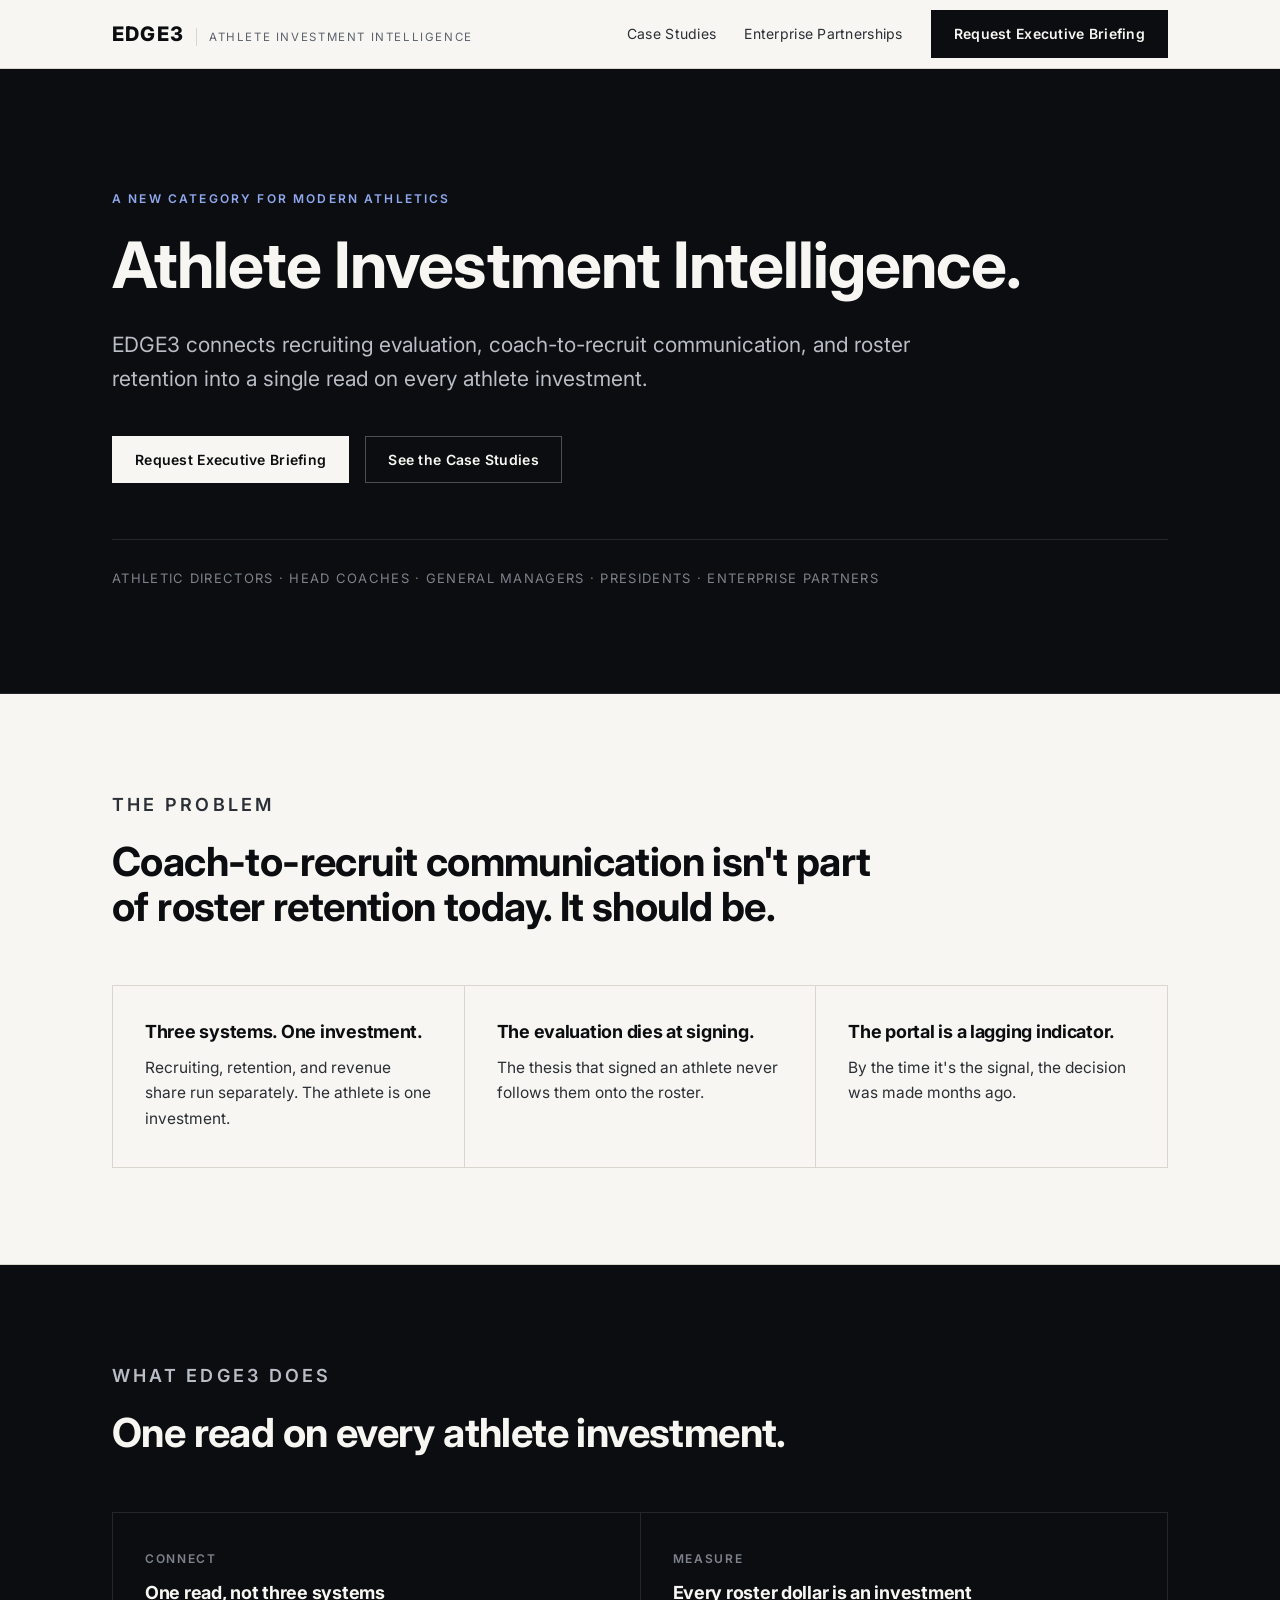
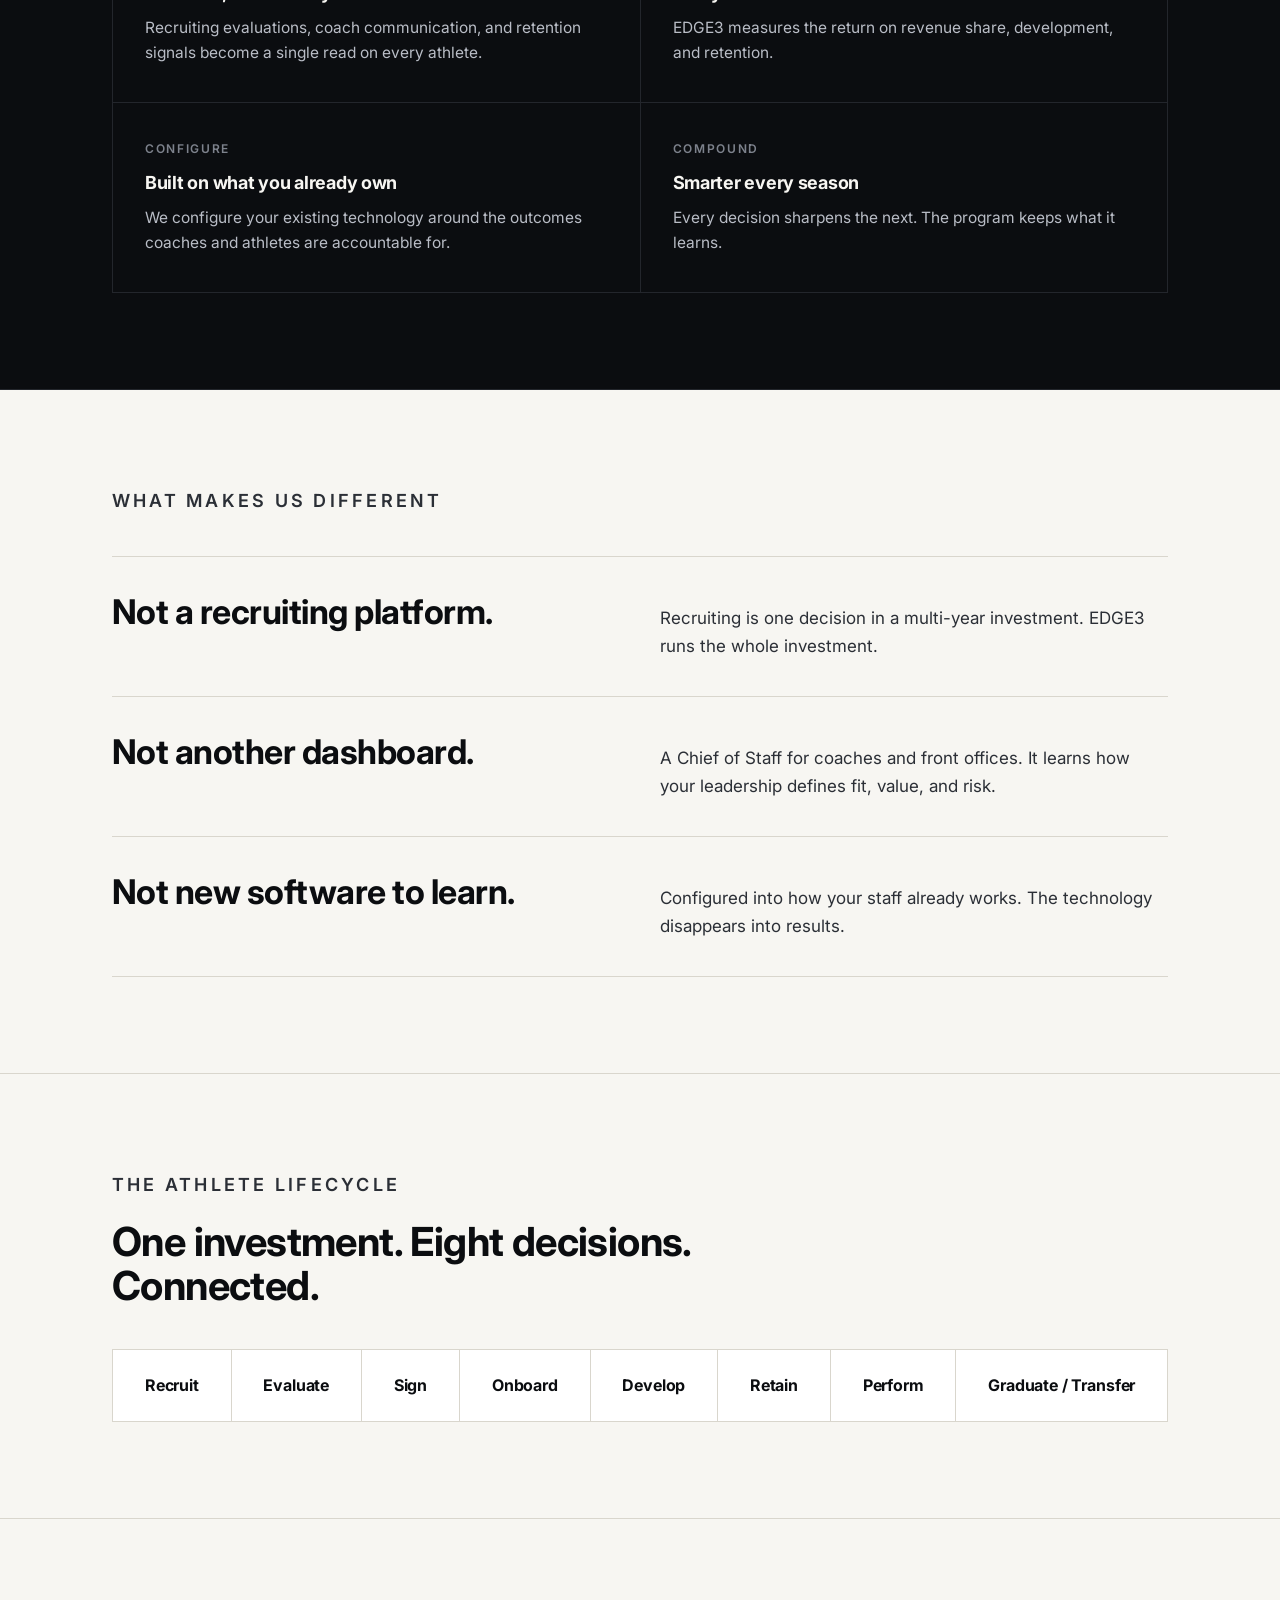
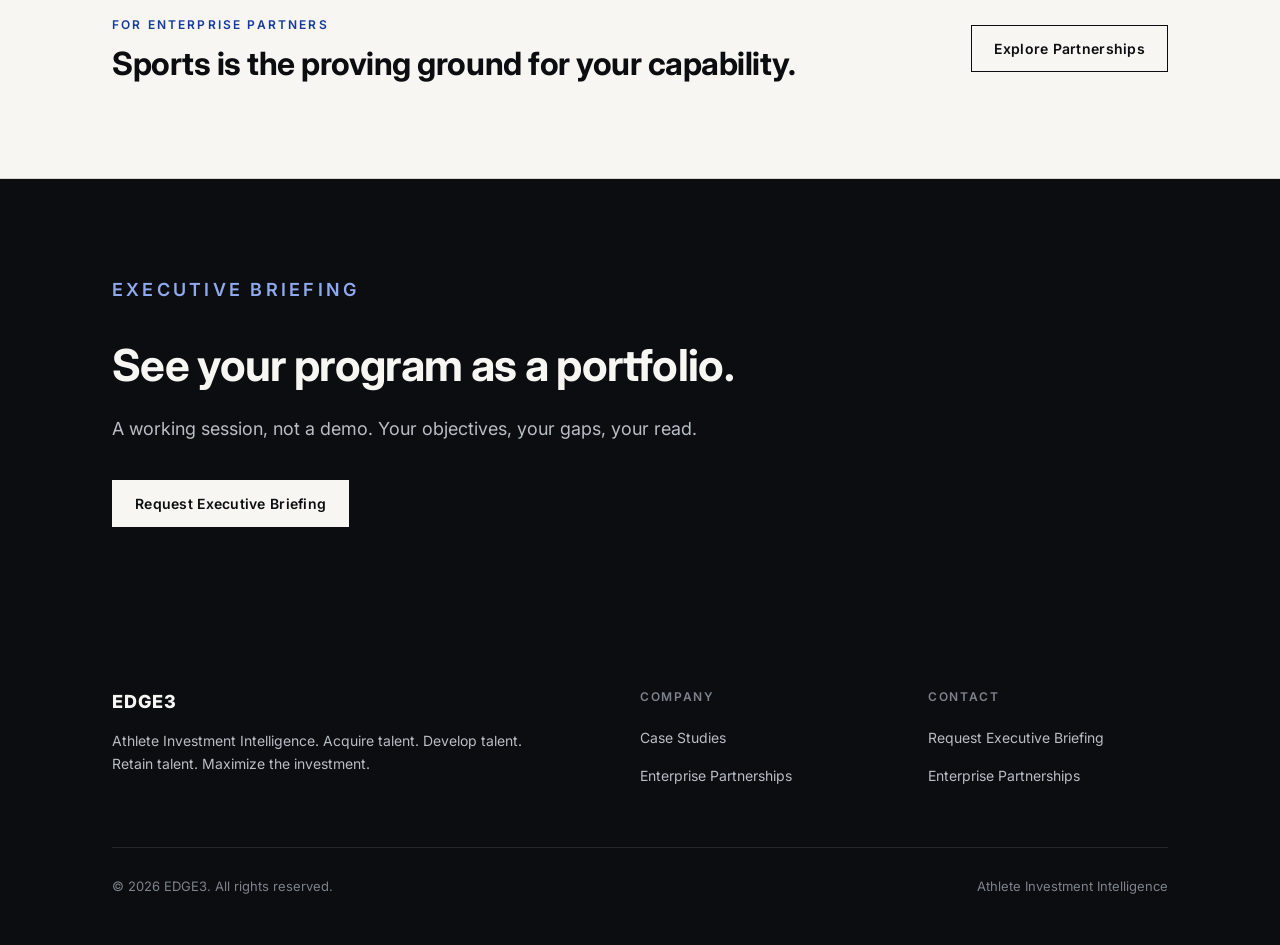
==== commit ea407536: "QC copy across all pages: remove em-dash constructions, fix fragments Rewrite prose so every sentenc" ====
--- a/index.html
+++ b/index.html
@@ -3,7 +3,7 @@
 <head>
 <meta charset="UTF-8">
 <meta name="viewport" content="width=device-width, initial-scale=1.0">
-<title>EDGE3 — Athlete Investment Intelligence</title>
+<title>EDGE3 | Athlete Investment Intelligence</title>
 <meta name="description" content="EDGE3 connects recruiting evaluation, coach-to-recruit communication, and roster retention into a single read on every athlete investment.">
 <link rel="preconnect" href="https://fonts.googleapis.com">
 <link rel="preconnect" href="https://fonts.gstatic.com" crossorigin>
@@ -77,12 +77,12 @@
       <div class="cell">
         <span class="q">Connect</span>
         <h3>One read, not three systems</h3>
-        <p>Recruiting evaluations, coach communication, and retention signals — a single read on every athlete.</p>
+        <p>Recruiting evaluations, coach communication, and retention signals become a single read on every athlete.</p>
       </div>
       <div class="cell">
         <span class="q">Measure</span>
         <h3>Every roster dollar is an investment</h3>
-        <p>EDGE3 measures the return — on revenue share, on development, on retention.</p>
+        <p>EDGE3 measures the return on revenue share, development, and retention.</p>
       </div>
       <div class="cell">
         <span class="q">Configure</span>
